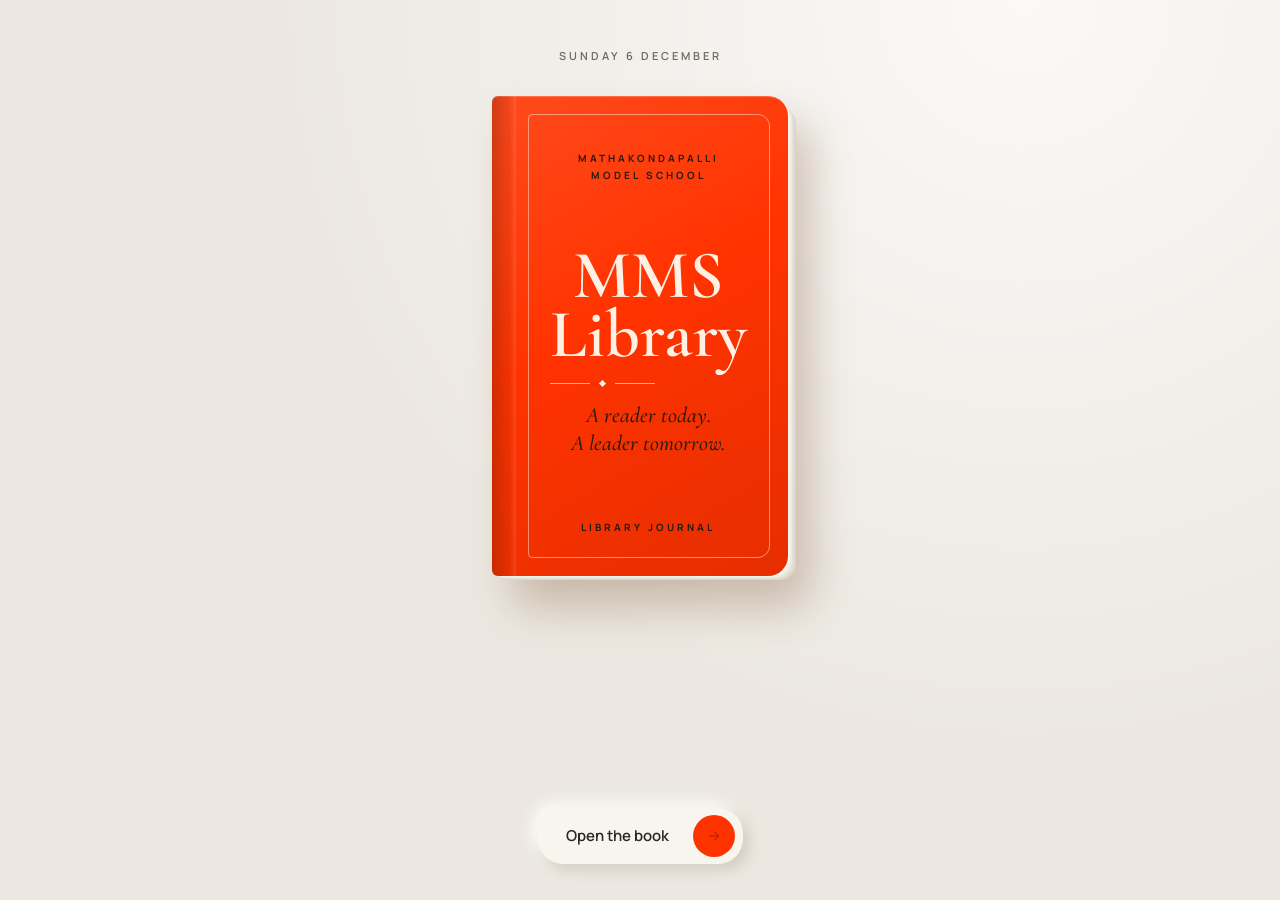
==== APPS_SCRIPT_INDEX_SYNC.html @ 1ff3dc88 "Calm the hero card: soft peach panel instead of bright orange Co-Authored-By: Claude Opus 5.5 (1M co" ====
<!DOCTYPE html>
<html lang="en">
<head>
<meta charset="UTF-8">
<meta name="viewport" content="width=device-width, initial-scale=1.0, maximum-scale=1.0, user-scalable=no">
<title>MMS Library</title>
<meta name="theme-color" content="#ECE8E1">
<meta name="description" content="Library attendance and reading assessment tracking for Mathakondapalli Model School.">
<link rel="manifest" href="./manifest.json">
<link rel="icon" href="./icons/icon-192.png">
<link rel="apple-touch-icon" href="./icons/icon-180.png">
<meta name="apple-mobile-web-app-capable" content="yes">
<meta name="apple-mobile-web-app-status-bar-style" content="default">
<meta name="apple-mobile-web-app-title" content="MMS Library">
<link rel="preconnect" href="https://fonts.googleapis.com">
<link rel="preconnect" href="https://fonts.gstatic.com" crossorigin>
<link href="https://fonts.googleapis.com/css2?family=Cormorant+Garamond:ital,wght@0,500;0,600;1,500&family=Manrope:wght@400;500;600;700&display=swap" rel="stylesheet">
<style>
/* MMS Library — "premium journal" theme
   Warm paper pages, soft raised (neumorphic) surfaces, one orange accent,
   quiet pastels only for status (present/absent) and reading scores. */

:root{
  --bg:#ECE8E1;
  --paper:#F8F5EF;
  --paper-in:#F1EDE5;
  --ink:#2A2622;
  --muted:#6E675E;
  --line:#ECE6DB;
  --orange:#FF3300;
  --orange-ink:#C22700;
  --on-orange:#2A1A12;
  --cream:#FFF0E4;
  --hero:#F3E4D6; --hero-bar:#D9A07F;

  --present:#CDE8C4; --present-ink:#1F3A1C;
  --absent:#F7CFC9;  --absent-ink:#4A1E18;
  --score-1:#F7CFC9; --score-1-ink:#4A1E18;
  --score-2:#FBDCC2; --score-2-ink:#4A2A12;
  --score-3:#F6E6AE; --score-3-ink:#3E3410;
  --score-4:#CDE8C4; --score-4-ink:#1F3A1C;
  --score-5:#C4E2E4; --score-5-ink:#16363A;
  --tint-1:#EED8D4; --tint-2:#D9E2EA; --tint-3:#DCE5D5; --tint-4:#F0E4C8; --tint-5:#E0DAEA;

  --raise:6px 6px 14px rgba(170,158,140,.38),-6px -6px 14px rgba(255,255,255,.9);
  --raise-sm:3px 3px 8px rgba(170,158,140,.38),-3px -3px 8px rgba(255,255,255,.9);
  --inset:inset 3px 3px 7px rgba(170,158,140,.38),inset -3px -3px 7px rgba(255,255,255,.9);
  --inset-sm:inset 2px 2px 5px rgba(170,158,140,.38),inset -2px -2px 5px rgba(255,255,255,.9);
  --orange-lift:3px 5px 12px rgba(150,70,40,.28);

  --font-display:'Cormorant Garamond',Georgia,serif;
  --font-body:'Manrope',system-ui,-apple-system,'Segoe UI',sans-serif;
}

*{box-sizing:border-box}
html,body{margin:0;min-height:100%}
body{
  background:radial-gradient(circle at 80% 0%,rgba(255,255,255,.75),transparent 55%),var(--bg);
  background-attachment:fixed;
  color:var(--ink);font-family:var(--font-body);font-size:15px;line-height:1.45;
  -webkit-font-smoothing:antialiased;font-variant-numeric:lining-nums;-webkit-tap-highlight-color:transparent;
}
button,input,select,textarea{font:inherit;color:inherit}
button{cursor:pointer}
h1,h2,h3{margin:0;font-family:var(--font-display);font-weight:600;line-height:1.05}
p{margin:0}
svg{display:block}

/* ---------------- shell ---------------- */
#app{padding:16px 16px 104px}
#main{max-width:920px;margin:0 auto}

/* The page of the book. Spine shadow and a fine hairline sit on the left,
   stacked page edges on the right, and an orange ribbon marks the page. */
#content{
  position:relative;min-height:calc(100vh - 136px);
  padding:34px 22px 18px 40px;display:flex;flex-direction:column;gap:18px;
  border-radius:6px 24px 24px 6px;
  background:
    linear-gradient(90deg,rgba(120,105,85,.18),rgba(120,105,85,.05) 20px,transparent 20px),
    linear-gradient(90deg,transparent 26px,rgba(120,105,85,.12) 26px,rgba(120,105,85,.12) 27px,transparent 27px),
    var(--paper);
  box-shadow:3px 2px 0 -1px #F2EEE6,6px 4px 0 -2px #EAE5DB,9px 6px 0 -3px #E1DBCF,
    14px 16px 30px rgba(150,138,120,.32),-8px -8px 20px rgba(255,255,255,.85);
}
#content::after{
  content:"";position:absolute;top:-4px;right:36px;width:14px;height:30px;background:var(--orange);
  clip-path:polygon(0 0,100% 0,100% 100%,50% 78%,0 100%);
}
@media(min-width:720px){#content{padding:44px 40px 22px 60px}}

/* ---------------- bottom navigation ---------------- */
#tabbar{
  position:fixed;left:16px;right:16px;bottom:16px;z-index:20;max-width:520px;margin:0 auto;
  height:64px;padding:0 6px;display:flex;border-radius:22px;background:var(--paper);box-shadow:var(--raise);
}
#tabbar .tab{
  flex:1;position:relative;border:0;background:none;display:flex;flex-direction:column;align-items:center;justify-content:center;gap:4px;
  color:var(--muted);font-size:11px;font-weight:600;
}
#tabbar .tab svg{width:20px;height:20px;stroke-width:1.8}
#tabbar .tab.active{color:var(--ink);font-weight:700}
#tabbar .tab.active svg{color:var(--orange-ink)}
#tabbar .tab.active::before{
  content:"";position:absolute;top:0;width:12px;height:14px;background:var(--orange);
  clip-path:polygon(0 0,100% 0,100% 100%,50% 75%,0 100%);
}

/* ---------------- page header ---------------- */
.page-head{display:flex;flex-direction:column;gap:4px}
.page-head-top{display:flex;justify-content:space-between;align-items:center;gap:12px;padding-right:44px}
.chapter{font-size:11px;font-weight:700;letter-spacing:2.5px;color:var(--orange-ink);text-transform:uppercase}
.page-meta{font-size:12px;font-weight:500;color:var(--muted)}
.page-title-row{display:flex;justify-content:space-between;align-items:flex-end;gap:12px;flex-wrap:wrap}
.page-head h1{font-size:42px}
.page-head .sub{font-size:13px;color:var(--muted);margin-top:2px}
.rule{margin-top:8px;height:1px;background:linear-gradient(90deg,rgba(42,38,34,.22),rgba(42,38,34,0))}
.page-num{margin-top:auto;padding-top:6px;text-align:center;font-family:var(--font-display);font-style:italic;font-size:14px;color:var(--muted)}
.link-back{align-self:flex-start;border:0;background:none;padding:0;font-size:13px;font-weight:600;color:var(--muted)}
.link-back:hover{color:var(--orange-ink)}
.section-title{font-family:var(--font-display);font-style:italic;font-size:20px;font-weight:500}

/* ---------------- soft hero (folder-tab shape) ---------------- */
.hero-tab{margin-left:-8px;display:flex;flex-direction:column;filter:drop-shadow(4px 6px 10px rgba(150,120,95,.16))}
.hero-tab-top{display:flex;align-items:flex-end}
.hero-tab-top span{min-width:178px;height:38px;padding:0 22px;display:flex;align-items:center;background:var(--hero);border-radius:26px 12px 0 0;
  font-size:10px;font-weight:700;letter-spacing:2px;color:var(--orange-ink);text-transform:uppercase;white-space:nowrap}
.hero-tab-top i{width:26px;height:26px;background:radial-gradient(circle at 100% 0,transparent 25.5px,var(--hero) 26px)}
.hero-tab-body{background:var(--hero);border-radius:0 26px 26px 26px;padding:2px 18px 18px 22px;display:flex;justify-content:space-between;align-items:flex-end;gap:12px;flex-wrap:wrap;color:var(--on-orange)}
.hero-tab.with-float .hero-tab-body{padding-bottom:44px}
.big-num{display:flex;align-items:baseline;gap:10px;font-family:var(--font-display);color:var(--ink)}
.big-num strong{font-size:72px;font-weight:600;line-height:.95}
.big-num span{font-size:26px;font-weight:500}
.hero-name{font-family:var(--font-display);font-size:36px;font-weight:600;color:var(--ink);line-height:1}
.hero-stack{display:flex;flex-direction:column;gap:10px}
.hero-side{display:flex;flex-direction:column;align-items:center}
.hero-side strong{font-family:var(--font-display);font-size:52px;font-weight:600;color:var(--ink);line-height:.95}
.hero-side span{font-size:10px;font-weight:700;letter-spacing:1.5px}
.float-action{display:flex;justify-content:flex-end;margin-top:-58px;position:relative}

/* ---------------- surfaces ---------------- */
.ledger{border-radius:20px;background:var(--paper);box-shadow:var(--raise);padding:2px 12px}
.ledger-row{display:flex;align-items:center;gap:12px;min-height:60px;padding:8px 0;border-bottom:1px solid var(--line)}
.ledger-row:last-child{border-bottom:0}
.ledger-row.clickable{cursor:pointer}
.row-main{flex:1;min-width:0;display:flex;flex-direction:column}
.row-main strong{font-size:14px;font-weight:600;overflow:hidden;text-overflow:ellipsis;white-space:nowrap}
.row-main span{font-size:12px;color:var(--muted);overflow:hidden;text-overflow:ellipsis;white-space:nowrap}
.row-actions{display:flex;gap:8px;align-items:center}
.stat-strip{display:grid;grid-template-columns:repeat(3,minmax(0,1fr));padding:14px 0;border-radius:20px;background:var(--paper);box-shadow:var(--raise)}
.stat-strip>div{display:flex;flex-direction:column;align-items:center;text-align:center;padding:0 6px}
.stat-strip>div+div{border-left:1px solid #E6E0D5}
.stat-strip strong,.stat-grid strong{font-family:var(--font-display);font-size:30px;font-weight:600;line-height:1}
.stat-strip span{font-size:11px;font-weight:500;color:var(--muted)}
.stat-grid{display:grid;grid-template-columns:repeat(2,minmax(0,1fr));border-radius:20px;background:var(--paper);box-shadow:var(--raise)}
.stat-grid>div{padding:14px 16px;display:flex;flex-direction:column;gap:2px;border-bottom:1px solid var(--line)}
.stat-grid>div:nth-child(odd){border-right:1px solid var(--line)}
.stat-grid>div:nth-last-child(-n+2){border-bottom:0}
.stat-grid span{display:flex;align-items:center;gap:6px;font-size:11px;font-weight:600;color:var(--muted)}
.stat-grid span i{width:8px;height:8px;border-radius:4px}
.stat-grid strong{font-size:36px}
.card{border-radius:20px;background:var(--paper);box-shadow:var(--raise);padding:16px}
.split{display:grid;gap:18px}
@media(min-width:720px){.split{grid-template-columns:1fr 1fr}}

/* ---------------- avatars, chips, time blocks ---------------- */
.avatar{width:40px;height:40px;flex:none;border-radius:20px;display:flex;align-items:center;justify-content:center;
  font-family:var(--font-display);font-size:17px;font-weight:600;background:var(--tint-1)}
.avatar.large{width:64px;height:64px;border-radius:32px;font-size:26px}
.t1{background:var(--tint-1)}.t2{background:var(--tint-2)}.t3{background:var(--tint-3)}.t4{background:var(--tint-4)}.t5{background:var(--tint-5)}
.time-block{width:58px;height:46px;flex:none;border-radius:12px;display:flex;flex-direction:column;align-items:center;justify-content:center}
.time-block strong{font-size:13px;font-weight:700}
.time-block span{font-size:10px;font-weight:500}
.chip{display:inline-flex;align-items:center;height:26px;padding:0 12px;border-radius:13px;font-size:11px;font-weight:600;white-space:nowrap;background:var(--paper-in);color:var(--ink)}
.chip.present{background:var(--present);color:var(--present-ink)}
.chip.absent{background:var(--absent);color:var(--absent-ink)}
.chip.sand{background:var(--tint-4)}
.chip.lilac{background:var(--tint-5)}
.chips{display:flex;gap:8px;flex-wrap:wrap}
.tag{font-size:10px;font-weight:700;letter-spacing:1.5px;color:var(--muted);text-transform:uppercase}
.tag.now{color:var(--orange-ink)}

/* ---------------- buttons ---------------- */
.btn{height:50px;padding:0 22px;border:0;border-radius:25px;display:inline-flex;align-items:center;justify-content:center;gap:10px;
  background:var(--orange);color:var(--on-orange);font-size:15px;font-weight:700;
  box-shadow:6px 8px 18px rgba(150,70,40,.28),inset 0 1px 0 rgba(255,255,255,.22)}
.btn svg{width:16px;height:16px}
.btn.block{width:100%}
.btn.soft{background:var(--paper);color:var(--ink);box-shadow:var(--raise-sm);font-weight:600}
.btn.soft svg{color:var(--orange-ink)}
.btn.small{height:40px;padding:0 16px;font-size:13px;border-radius:20px}
.btn.tiny{height:34px;padding:0 14px;font-size:12px;border-radius:17px}
.btn:disabled{opacity:.6;cursor:default}
.on-orange .btn.soft{box-shadow:3px 5px 12px rgba(120,55,30,.25)}
.float-action .btn.soft{box-shadow:6px 8px 16px rgba(150,138,120,.35),-4px -4px 10px rgba(255,255,255,.85);padding-right:8px}
.float-action .btn.soft .knob{width:34px;height:34px;border-radius:17px;background:var(--paper-in);box-shadow:var(--inset-sm);display:flex;align-items:center;justify-content:center}
.icon-btn{width:40px;height:40px;flex:none;border:0;border-radius:20px;background:var(--paper);box-shadow:var(--raise-sm);display:flex;align-items:center;justify-content:center;color:var(--ink)}
.icon-btn svg{width:14px;height:14px}
.pill-btn{min-width:36px;height:36px;padding:0 12px;border:0;border-radius:18px;background:var(--paper);box-shadow:var(--raise-sm);font-size:13px;font-weight:700;color:var(--ink)}
.pill-btn.on{background:var(--orange);color:var(--on-orange);box-shadow:var(--orange-lift)}
.actions-row{display:flex;gap:10px;flex-wrap:wrap}
.actions-row .btn{flex:1}

/* ---------------- forms ---------------- */
.field{display:flex;flex-direction:column;gap:6px;min-width:0}
.field label{font-size:10px;font-weight:700;letter-spacing:1.5px;color:var(--muted);text-transform:uppercase}
.field input,.field select,.field textarea,.searchbox{
  width:100%;height:46px;padding:0 16px;border:0;border-radius:23px;background:var(--paper-in);box-shadow:var(--inset);outline:none;font-size:14px;
}
.field select{appearance:none;-webkit-appearance:none;padding-right:36px;
  background-image:url("data:image/svg+xml,%3Csvg xmlns='http://www.w3.org/2000/svg' width='12' height='12' viewBox='0 0 24 24' fill='none' stroke='%236E675E' stroke-width='2.5' stroke-linecap='round'%3E%3Cpath d='M6 9l6 6 6-6'/%3E%3C/svg%3E");
  background-repeat:no-repeat;background-position:right 16px center}
.field input[type=date],.field input[type=month]{padding:0 12px;font-size:13px}
.field textarea{height:auto;min-height:84px;padding:12px 16px;border-radius:18px;resize:vertical;font-family:var(--font-display);font-style:italic;font-size:17px}
.field input:focus,.field select:focus,.field textarea:focus,.searchbox:focus-within{box-shadow:var(--inset),0 0 0 2px rgba(255,51,0,.35)}
.field input[readonly]{color:var(--muted)}
.searchbox{display:flex;align-items:center;gap:10px}
.searchbox svg{width:16px;height:16px;color:var(--muted);flex:none}
.searchbox input{flex:1;min-width:0;border:0;background:none;outline:none;font-size:14px}
.form-grid{display:grid;grid-template-columns:repeat(2,minmax(0,1fr));gap:12px}
.form-grid .wide{grid-column:1/-1}
.filter-grid{display:grid;grid-template-columns:repeat(2,minmax(0,1fr));gap:12px;align-items:end}
@media(min-width:720px){.filter-grid.four{grid-template-columns:repeat(4,minmax(0,1fr))}}
.form-actions{display:flex;gap:10px;justify-content:flex-end;flex-wrap:wrap;margin-top:6px}
.note{font-size:13px;color:var(--muted)}

/* ---------------- week pills ---------------- */
.week-pills{display:flex;justify-content:space-between;gap:6px}
.week-pills button{flex:1;max-width:56px;height:62px;border:0;border-radius:22px;background:var(--paper);box-shadow:var(--raise-sm);
  display:flex;flex-direction:column;align-items:center;justify-content:center;gap:2px;color:var(--ink)}
.week-pills button span{font-size:10px;font-weight:700;letter-spacing:1px;text-transform:uppercase}
.week-pills button strong{font-family:var(--font-display);font-size:22px;font-weight:600;line-height:1}
.week-pills button.on{background:var(--orange);color:var(--on-orange);box-shadow:var(--orange-lift)}

/* ---------------- attendance ---------------- */
.mark{width:38px;height:38px;flex:none;border:0;border-radius:19px;font-size:12px;font-weight:700;background:var(--paper-in);color:var(--muted);box-shadow:var(--inset-sm)}
.mark.present.on{background:var(--present);color:var(--present-ink);box-shadow:2px 3px 8px rgba(100,150,95,.35)}
.mark.absent.on{background:var(--absent);color:var(--absent-ink);box-shadow:2px 3px 8px rgba(190,110,100,.35)}

/* ---------------- reading scores ---------------- */
.rubric-row{display:flex;align-items:center;justify-content:space-between;gap:10px;min-height:48px;border-bottom:1px solid var(--line)}
.rubric-row:last-child{border-bottom:0}
.rubric-row>span{flex:1;min-width:0;font-size:13px;font-weight:600;overflow:hidden;text-overflow:ellipsis}
.dots{display:flex;gap:4px;flex:none}
.dots button{width:28px;height:28px;border:0;border-radius:14px;font-size:11px;font-weight:700;background:var(--paper-in);color:var(--muted);box-shadow:var(--inset-sm)}
.dots button.on{box-shadow:2px 3px 6px rgba(150,140,120,.3)}
.s1 .on,.dot.s1{background:var(--score-1);color:var(--score-1-ink)}
.s2 .on,.dot.s2{background:var(--score-2);color:var(--score-2-ink)}
.s3 .on,.dot.s3{background:var(--score-3);color:var(--score-3-ink)}
.s4 .on,.dot.s4{background:var(--score-4);color:var(--score-4-ink)}
.s5 .on,.dot.s5{background:var(--score-5);color:var(--score-5-ink)}
.scale{display:flex;flex-wrap:wrap;gap:6px}
.scale .chip{height:24px;padding:0 10px}
.mini-scores{display:grid;grid-template-columns:repeat(3,minmax(0,1fr));gap:8px 12px;margin-top:8px}
.mini-scores div{display:flex;align-items:center;justify-content:space-between;gap:6px;font-size:12px;color:var(--muted)}
.mini-scores .dot{min-width:26px;height:22px;padding:0 6px;border-radius:11px;display:inline-flex;align-items:center;justify-content:center;font-size:11px;font-weight:700}

/* ---------------- reports ---------------- */
.bars{display:flex;justify-content:space-between;align-items:flex-end;gap:6px;width:100%;min-width:0;min-height:150px;padding-top:8px;overflow-x:auto;scrollbar-width:none}
.bars::-webkit-scrollbar{display:none}
.bar{flex:1 0 30px;min-width:30px;max-width:44px;display:flex;flex-direction:column;align-items:center;gap:6px}
.bar b{font-family:var(--font-display);font-size:15px;font-weight:600;color:var(--ink)}
.bar i{width:18px;border-radius:11px;background:var(--hero-bar);box-shadow:inset 0 -2px 0 rgba(0,0,0,.06)}
.bar span{font-size:10px;font-weight:700;color:var(--on-orange);max-width:100%;overflow:hidden;text-overflow:ellipsis;white-space:nowrap}

/* ---------------- cover ---------------- */
#cover{
  position:fixed;inset:0;z-index:50;overflow:auto;
  background:radial-gradient(circle at 80% 0%,rgba(255,255,255,.75),transparent 55%),var(--bg);
  display:flex;flex-direction:column;align-items:center;gap:32px;padding:48px 24px 36px;
  transition:opacity .45s ease,transform .45s ease;
}
#cover[hidden]{display:none}
#cover.leaving{opacity:0;transform:scale(1.03)}
.cover-date{font-size:11px;font-weight:600;letter-spacing:3px;color:var(--muted);text-transform:uppercase}
.cover-book{
  position:relative;width:296px;max-width:100%;min-height:480px;flex:none;border-radius:6px 20px 20px 6px;
  background:linear-gradient(150deg,#FF4A1C 0%,#FF3300 45%,#E62E00 100%);
  box-shadow:3px 2px 0 -1px #F8F5EF,6px 4px 0 -2px #EFEBE3,9px 6px 0 -3px #E5E0D6,12px 8px 0 -4px #DCD6CA,22px 30px 44px rgba(120,70,40,.3),inset 0 1px 0 rgba(255,255,255,.22);
  display:flex;flex-direction:column;align-items:center;justify-content:space-between;padding:54px 30px 40px 46px;text-align:center;color:var(--on-orange);
}
.cover-book::before{content:"";position:absolute;left:0;top:0;bottom:0;width:24px;border-radius:6px 0 0 6px;background:linear-gradient(90deg,rgba(70,25,8,.26),rgba(70,25,8,.06) 75%,rgba(255,255,255,.1))}
.cover-book::after{content:"";position:absolute;left:36px;top:18px;right:18px;bottom:18px;border:1px solid rgba(255,238,224,.5);border-radius:4px 12px 12px 4px;pointer-events:none}
.cover-book>*{position:relative}
.cover-school,.cover-foot{font-size:10px;font-weight:700;letter-spacing:3px;line-height:1.7}
.cover-title{font-family:var(--font-display);font-size:68px;font-weight:600;color:var(--cream);line-height:.88}
.cover-orn{display:flex;align-items:center;gap:10px;margin:16px 0}
.cover-orn i{width:40px;border-top:1px solid rgba(255,240,228,.65)}
.cover-orn b{width:5px;height:5px;transform:rotate(45deg);background:var(--cream)}
.cover-tag{font-family:var(--font-display);font-style:italic;font-size:22px;font-weight:500;line-height:1.25}
#cover .btn.soft{height:56px;padding:0 8px 0 28px;font-size:15px;gap:24px;margin-top:auto;box-shadow:var(--raise)}
#cover .btn.soft .knob{width:42px;height:42px;border-radius:21px;background:var(--orange);display:flex;align-items:center;justify-content:center;color:var(--on-orange)}

/* ---------------- feedback ---------------- */
#toast{position:fixed;left:50%;bottom:96px;transform:translateX(-50%) translateY(10px);z-index:60;opacity:0;pointer-events:none;
  max-width:calc(100% - 32px);padding:12px 18px;border-radius:18px;background:var(--paper);box-shadow:var(--raise);font-size:13px;font-weight:600;transition:all .25s}
#toast.show{opacity:1;transform:translateX(-50%) translateY(0)}
.loading,.empty{text-align:center;color:var(--muted);padding:2.4rem 1rem;font-size:13px}
.empty{font-family:var(--font-display);font-style:italic;font-size:17px}
.spinner{width:22px;height:22px;border-radius:50%;border:3px solid rgba(42,38,34,.08);border-top-color:var(--orange);margin:0 auto .75rem;animation:spin .7s linear infinite}
@keyframes spin{to{transform:rotate(360deg)}}
.setup-banner{border-radius:18px;padding:16px;background:var(--paper-in);box-shadow:var(--inset);font-size:13px;line-height:1.5}
.setup-banner code{background:var(--paper);padding:1px 6px;border-radius:6px}
.connection-error{display:flex;flex-direction:column;gap:10px}
.connection-error p{font-size:13px;color:var(--muted)}

@media(prefers-reduced-motion:reduce){*{transition:none!important;animation:none!important}}

/* ---------------- small layout helpers ---------------- */
[hidden]{display:none!important}
.stack{display:flex;flex-direction:column;gap:18px}
.ledger-row.column{flex-direction:column;align-items:stretch;gap:6px}
.row-top{display:flex;justify-content:space-between;align-items:center;gap:10px}
.row-chips{display:flex;flex-direction:column;align-items:flex-end;gap:4px}
.quote{font-family:var(--font-display);font-style:italic;font-size:16px;color:var(--muted)}
.month-field{width:170px}
.on-orange .empty{color:var(--on-orange);padding:1rem;width:100%}
@media(min-width:720px){.mini-scores{grid-template-columns:repeat(3,minmax(0,1fr))}}
@media(max-width:719px){.mini-scores{grid-template-columns:repeat(2,minmax(0,1fr))}}
.hero-actions{display:flex;gap:8px}
</style>
</head>
<body>

<div id="cover" hidden>
  <span class="cover-date" id="coverDate"></span>
  <div class="cover-book">
    <span class="cover-school">MATHAKONDAPALLI<br>MODEL SCHOOL</span>
    <div>
      <div class="cover-title">MMS<br>Library</div>
      <div class="cover-orn" aria-hidden="true"><i></i><b></b><i></i></div>
      <div class="cover-tag">A reader today.<br>A leader tomorrow.</div>
    </div>
    <span class="cover-foot">LIBRARY JOURNAL</span>
  </div>
  <button class="btn soft" id="openBook">Open the book <span class="knob"><svg viewBox="0 0 24 24" fill="none" stroke="currentColor" stroke-width="2.2" stroke-linecap="round" stroke-linejoin="round" aria-hidden="true"><path d="M5 12h14M13 6l6 6-6 6"/></svg></span></button>
</div>

<div id="app"><main id="main">
  <div id="content"><div class="loading"><div class="spinner"></div>Loading…</div></div>
</main></div>

<nav id="tabbar">
  <button class="tab" data-route="dashboard"><svg viewBox="0 0 24 24" fill="none" stroke="currentColor" stroke-linecap="round" stroke-linejoin="round" aria-hidden="true"><path d="M3 11l9-8 9 8M5 10v10h14V10"/></svg>Home</button>
  <button class="tab" data-route="timetable"><svg viewBox="0 0 24 24" fill="none" stroke="currentColor" stroke-linecap="round" stroke-linejoin="round" aria-hidden="true"><rect x="3" y="4" width="18" height="17" rx="3"/><path d="M3 9h18M8 2v4M16 2v4"/></svg>Timetable</button>
  <button class="tab" data-route="students"><svg viewBox="0 0 24 24" fill="none" stroke="currentColor" stroke-linecap="round" stroke-linejoin="round" aria-hidden="true"><circle cx="9" cy="8" r="3"/><path d="M2.5 20c0-3.6 2.9-6 6.5-6s6.5 2.4 6.5 6M16 9a3 3 0 1 1 0 6M16 15c3 .4 5 2.2 5.5 5"/></svg>Students</button>
  <button class="tab" data-route="attendance"><svg viewBox="0 0 24 24" fill="none" stroke="currentColor" stroke-linecap="round" stroke-linejoin="round" aria-hidden="true"><path d="M9 12l2 2 4-4"/><rect x="3" y="4" width="18" height="17" rx="3"/></svg>Attendance</button>
  <button class="tab" data-route="reports"><svg viewBox="0 0 24 24" fill="none" stroke="currentColor" stroke-linecap="round" stroke-linejoin="round" aria-hidden="true"><path d="M4 19V9M12 19V5M20 19v-7M3 19h18"/></svg>Reports</button>
</nav>

<div id="toast" role="status" aria-live="polite"></div>

<script>
// Paste your deployed Apps Script Web App URL below (ends in /exec).
// Deploy > New deployment > Web app, then copy the URL it gives you.
const API_URL = "https://script.google.com/macros/s/AKfycbyefUrMjn2-Wey23T7Fof0XQ_4g2GBsogSh37AyetEo8Rcc4h-uzK9wV6JKGXGPGv8X/exec";
</script>
<script>
/* MMS Library — app shell, router, and views */

const RUBRIC_KEYS = ['fluency','accuracy','vocabulary','comprehension','expression','confidence'];
const RUBRIC_LABELS = {
  fluency:'Fluency', accuracy:'Accuracy', vocabulary:'Vocabulary',
  comprehension:'Comprehension', expression:'Expression', confidence:'Confidence'
};
const GRADES = ['1','2','3','4','5','6','7','8','9','10','11','12'];

const state = {
  route: 'dashboard',
  params: {},
};

/* ---------------- API client ---------------- */
/*
 * MMS Library supports two runtimes:
 * 1) GitHub/PWA: cross-origin JSONP + form POST to the deployed Apps Script API.
 * 2) Apps Script HtmlService: use google.script.run directly. This avoids
 *    the HtmlService sandbox/CSP blocking the JSONP <script> request.
 */
function appsScriptRuntime() {
  return typeof google !== 'undefined' &&
    google.script &&
    google.script.run;
}

function apiConfigured() {
  if (appsScriptRuntime()) return true;
  return typeof API_URL === 'string' && API_URL && !API_URL.includes('PASTE_YOUR');
}

function sleep(ms) {
  return new Promise(resolve => setTimeout(resolve, ms));
}

const API_TIMEOUT_MS = 20000;
const API_RETRIES = 1;
const pendingGets = new Map();
const sectionCache = new Map();
const SECTION_CACHE_MS = 5 * 60 * 1000;

// Apps Script cold starts and large sheets regularly take longer than 12s.
const APPS_SCRIPT_RUN_TIMEOUT_MS = 45000;

function appsScriptGet(action, params) {
  return new Promise((resolve, reject) => {
    let settled = false;
    const timer = setTimeout(() => {
      if (settled) return;
      settled = true;
      reject(new Error('Apps Script request timed out while loading ' + action + '.'));
    }, APPS_SCRIPT_RUN_TIMEOUT_MS);

    try {
      google.script.run
        .withSuccessHandler(data => {
          if (settled) return;
          settled = true;
          clearTimeout(timer);
          resolve(data);
        })
        .withFailureHandler(err => {
          if (settled) return;
          settled = true;
          clearTimeout(timer);
          reject(new Error(String(err && err.message || err || 'Apps Script request failed')));
        })
        .libraryApiGet(action, params || {});
    } catch (err) {
      if (settled) return;
      settled = true;
      clearTimeout(timer);
      reject(err);
    }
  });
}

function appsScriptPost(action, payload) {
  return new Promise((resolve, reject) => {
    let settled = false;
    const timer = setTimeout(() => {
      if (settled) return;
      settled = true;
      reject(new Error('Apps Script request timed out while saving ' + action + '.'));
    }, APPS_SCRIPT_RUN_TIMEOUT_MS);

    try {
      google.script.run
        .withSuccessHandler(data => {
          if (settled) return;
          settled = true;
          clearTimeout(timer);
          resolve(data);
        })
        .withFailureHandler(err => {
          if (settled) return;
          settled = true;
          clearTimeout(timer);
          reject(new Error(String(err && err.message || err || 'Apps Script request failed')));
        })
        .libraryApiPost(action, payload || {});
    } catch (err) {
      if (settled) return;
      settled = true;
      clearTimeout(timer);
      reject(err);
    }
  });
}

function jsonpRequest(params, attempt = 0) {
  return new Promise((resolve, reject) => {
    const cb = '__mmsPwaCb_' + Date.now() + '_' + Math.random().toString(36).slice(2);
    const script = document.createElement('script');
    let settled = false;

    const timeout = setTimeout(() => {
      cleanup();
      reject(new Error('Request timed out'));
    }, API_TIMEOUT_MS);

    function cleanup() {
      clearTimeout(timeout);
      try { delete window[cb]; } catch (err) {}
      try { script.remove(); } catch (err) {}
    }

    window[cb] = (json) => {
      if (settled) return;
      settled = true;
      cleanup();

      if (!json || !json.ok) {
        reject(new Error((json && json.error) || 'Request failed'));
        return;
      }

      resolve(json.data);
    };

    script.onerror = () => {
      if (settled) return;
      settled = true;
      cleanup();
      reject(new Error('Failed to reach library server'));
    };

    const query = new URLSearchParams({
      ...params,
      callback: cb,
      _t: Date.now().toString()
    });

    script.async = true;
    script.referrerPolicy = 'strict-origin-when-cross-origin';
    script.src = API_URL + '?' + query.toString();
    document.head.appendChild(script);
  });
}

/*
 * Mobile/PWA fallback.
 * Apps Script ContentService responses are redirected to a Google-hosted
 * URL. Some mobile standalone browsers are stricter about executing the
 * redirected JSONP response as a cross-origin script. The backend can
 * therefore return a tiny HTML bridge that posts the data to this window.
 */
function messageBridgeRequest(params) {
  return new Promise((resolve, reject) => {
    const frame = document.createElement('iframe');
    const token = '__mmsBridge_' + Date.now() + '_' + Math.random().toString(36).slice(2);
    let settled = false;

    const timeout = setTimeout(() => {
      cleanup();
      reject(new Error('Failed to reach library server'));
    }, API_TIMEOUT_MS);

    function cleanup() {
      clearTimeout(timeout);
      window.removeEventListener('message', onMessage);
      try { frame.remove(); } catch (err) {}
    }

    function onMessage(event) {
      const data = event && event.data;
      if (!data || data.source !== 'mms-library-api' || data.token !== token) return;

      settled = true;
      cleanup();

      if (!data.ok) {
        reject(new Error(data.error || 'Request failed'));
        return;
      }

      resolve(data.data);
    }

    window.addEventListener('message', onMessage);

    const query = new URLSearchParams({
      ...params,
      transport: 'message',
      token,
      origin: location.origin,
      _t: Date.now().toString()
    });

    frame.title = 'MMS Library API';
    frame.setAttribute('aria-hidden', 'true');
    frame.style.position = 'fixed';
    frame.style.width = '1px';
    frame.style.height = '1px';
    frame.style.opacity = '0';
    frame.style.pointerEvents = 'none';
    frame.style.border = '0';
    frame.referrerPolicy = 'strict-origin-when-cross-origin';
    frame.src = API_URL + '?' + query.toString();
    document.body.appendChild(frame);
  });
}

async function apiGetWithPwaFallback(params) {
  try {
    return await jsonpRequest(params);
  } catch (jsonpError) {
    try {
      return await messageBridgeRequest(params);
    } catch (bridgeError) {
      // Surface the bridge error because it is the second transport's actual
      // failure and is more useful than the original JSONP error.
      throw bridgeError;
    }
  }
}

async function apiGet(action, params) {
  if (!apiConfigured()) throw new Error('CONFIG_MISSING');

  if (appsScriptRuntime()) {
    const requestParams = { ...(params || {}) };
    const key = 'apps-script:' + action + ':' + JSON.stringify(requestParams);

    if (pendingGets.has(key)) return pendingGets.get(key);

    if (action === 'sections' && requestParams.grade) {
      const cached = sectionCache.get(String(requestParams.grade));
      if (cached && Date.now() - cached.time < SECTION_CACHE_MS) {
        return cached.data;
      }
    }

    const request = (async () => {
      const data = await appsScriptGet(action, requestParams);
      if (action === 'sections' && requestParams.grade) {
        sectionCache.set(String(requestParams.grade), {
          time: Date.now(),
          data
        });
      }
      return data;
    })();

    pendingGets.set(key, request);
    try {
      return await request;
    } finally {
      pendingGets.delete(key);
    }
  }

  const requestParams = { api: '1', action, ...(params || {}) };
  const key = JSON.stringify(requestParams);

  if (pendingGets.has(key)) return pendingGets.get(key);

  if (action === 'sections' && requestParams.grade) {
    const cached = sectionCache.get(String(requestParams.grade));
    if (cached && Date.now() - cached.time < SECTION_CACHE_MS) {
      return cached.data;
    }
  }

  const request = (async () => {
    let lastError;

    for (let attempt = 0; attempt <= API_RETRIES; attempt++) {
      try {
        const data = await apiGetWithPwaFallback(requestParams);

        if (action === 'sections' && requestParams.grade) {
          sectionCache.set(String(requestParams.grade), {
            time: Date.now(),
            data
          });
        }

        return data;
      } catch (err) {
        lastError = err;
        if (attempt < API_RETRIES) {
          await sleep(600 + attempt * 900);
        }
      }
    }

    throw lastError || new Error('Unable to load library data');
  })();

  pendingGets.set(key, request);

  try {
    return await request;
  } finally {
    pendingGets.delete(key);
  }
}

async function apiPost(action, payload) {
  if (!apiConfigured()) throw new Error('CONFIG_MISSING');

  if (appsScriptRuntime()) {
    return appsScriptPost(action, payload || {});
  }

  return new Promise((resolve, reject) => {
    const iframeName =
      'api_post_' +
      Date.now() +
      '_' +
      Math.random().toString(36).slice(2);

    const iframe = document.createElement('iframe');
    iframe.name = iframeName;
    iframe.style.display = 'none';
    document.body.appendChild(iframe);

    const form = document.createElement('form');
    form.method = 'POST';
    form.action = API_URL;
    form.target = iframeName;
    form.style.display = 'none';

    const payloadInput = document.createElement('input');
    payloadInput.type = 'hidden';
    payloadInput.name = 'payload';
    payloadInput.value = JSON.stringify({
      action: action,
      payload: payload || {}
    });

    form.appendChild(payloadInput);
    document.body.appendChild(form);

    let completed = false;

    function cleanup() {
      setTimeout(() => {
        try { form.remove(); } catch (err) {}
        try { iframe.remove(); } catch (err) {}
      }, 500);
    }

    function finish() {
      if (completed) return;
      completed = true;
      cleanup();
      resolve({ ok: true });
    }

    iframe.onload = finish;

    iframe.onerror = () => {
      if (completed) return;
      completed = true;
      cleanup();
      reject(new Error('Unable to send request to the library server.'));
    };

    try {
      form.submit();
      setTimeout(() => {
        if (!completed) finish();
      }, 3000);
    } catch (err) {
      if (!completed) {
        completed = true;
        cleanup();
        reject(err);
      }
    }
  });
}

/* ---------------- helpers ---------------- */
function todayStr() {
  const d = new Date();
  return d.getFullYear() + '-' + String(d.getMonth()+1).padStart(2,'0') + '-' + String(d.getDate()).padStart(2,'0');
}
function niceDate(dateStr) {
  const d = new Date(dateStr + 'T12:00:00');
  return d.toLocaleDateString('en-IN', { weekday:'short', day:'numeric', month:'short', year:'numeric' });
}
function esc(s) {
  return String(s == null ? '' : s).replace(/[&<>"']/g, c => ({'&':'&amp;','<':'&lt;','>':'&gt;','"':'&quot;',"'":'&#39;'}[c]));
}
function toast(msg) {
  const t = document.getElementById('toast');
  t.textContent = msg;
  t.classList.add('show');
  clearTimeout(toast._t);
  toast._t = setTimeout(() => t.classList.remove('show'), 2600);
}
function setLoading(el) { el.innerHTML = '<div class="loading"><div class="spinner"></div>Loading…</div>'; }
function setupBanner() {
  return `<div class="setup-banner">This app isn't connected to your library data yet. Open <code>config.js</code> and paste your deployed Apps Script Web App URL into <code>API_URL</code>, then reload.</div>`;
}

/* ---------------- router ---------------- */
const routes = ['dashboard','timetable','students','attendance','reports','profile','assess','add-student','edit-student','move-student'];

function navigate(route, params) {
  state.route = route;
  state.params = params || {};
  const hash = '#/' + route + (params && params.id ? '/' + encodeURIComponent(params.id) : '');
  // Changing the hash fires hashchange, which would render a second time and
  // drop params such as grade/section. Remember the hash we set so that the
  // listener can ignore it.
  if (location.hash !== hash) {
    state.ignoreHash = hash;
    location.hash = hash;
  }
  window.scrollTo(0, 0);
  render();
}

window.addEventListener('hashchange', () => {
  if (state.ignoreHash && location.hash === state.ignoreHash) {
    state.ignoreHash = null;
    return;
  }
  state.ignoreHash = null;
  const parts = location.hash.replace('#/','').split('/');
  state.route = parts[0] || 'dashboard';
  state.params = parts[1] ? { id: decodeURIComponent(parts[1]) } : {};
  render();
});

document.querySelectorAll('[data-route]').forEach(el => {
  el.addEventListener('click', () => navigate(el.dataset.route));
});

function syncNavActive() {
  document.querySelectorAll('[data-route]').forEach(el => {
    el.classList.toggle('active', el.dataset.route === state.route);
    el.classList.toggle('on', el.dataset.route === state.route);
  });
}

/* ---------------- render dispatch ---------------- */
async function render() {
  syncNavActive();
  const content = document.getElementById('content');
  content.dataset.route = state.route;
  if (!apiConfigured() && state.route !== 'dashboard') {
    content.innerHTML = setupBanner();
    return;
  }
  setLoading(content);
  try {
    if (state.route === 'dashboard') await viewDashboard(content);
    else if (state.route === 'timetable') await viewTimetable(content);
    else if (state.route === 'students') await viewStudents(content);
    else if (state.route === 'add-student') await viewStudentForm(content, 'add');
    else if (state.route === 'edit-student') await viewStudentForm(content, 'edit', state.params.id);
    else if (state.route === 'move-student') await viewMoveStudent(content, state.params.id);
    else if (state.route === 'profile') await viewProfile(content, state.params.id);
    else if (state.route === 'attendance') await viewAttendance(content);
    else if (state.route === 'assess') await viewAssess(content);
    else if (state.route === 'reports') await viewReports(content);
    else content.innerHTML = '<div class="empty">Not found.</div>';
  } catch (err) {
    if (String(err.message) === 'CONFIG_MISSING') {
      content.innerHTML = setupBanner();
    } else {
      const msg = String(err && err.message || err || 'Unknown error');
      content.innerHTML = `
        ${pageHead('Library connection', 'We couldn\'t load this page', '')}
        <div class="connection-error">
          <p>${esc(msg)}</p>
          <div class="actions-row">
            <button class="btn small" onclick="render()">Try again</button>
            <button class="btn soft small" onclick="navigate('dashboard')">Back to home</button>
          </div>
        </div>`;
    }
  }
}

function iconSvg(name) {
  const paths = {
    users: '<circle cx="9" cy="8" r="3"/><path d="M2.5 20c0-3.6 2.9-6 6.5-6s6.5 2.4 6.5 6"/><path d="M16 8.5a3 3 0 0 1 0 5.9M16 14.5c3.1.4 5.2 2.3 5.5 5.5"/>',
    book: '<path d="M4 5.5A2.5 2.5 0 0 1 6.5 3H20v16H6.5A2.5 2.5 0 0 0 4 21z"/><path d="M4 5.5v15M8 7h8M8 11h7"/>',
    calendar: '<rect x="3" y="4" width="18" height="17" rx="3"/><path d="M3 9h18M8 3v4M16 3v4M8 13h3M13 13h3M8 17h3"/>',
    document: '<path d="M6 3h9l4 4v14H6z"/><path d="M15 3v5h4M9 12h6M9 16h6"/>',
    chart: '<path d="M4 19V9M12 19V5M20 19v-7"/><path d="M3 19h18"/>',
    check: '<path d="M9 12l2 2 4-4"/><rect x="3" y="4" width="18" height="17" rx="3"/>',
    activity: '<path d="M3 12h4l2-5 4 10 2-5h6"/><circle cx="5" cy="12" r="1"/><circle cx="19" cy="12" r="1"/>',
    sun: '<circle cx="12" cy="12" r="4"/><path d="M12 2v2M12 20v2M4.93 4.93l1.41 1.41M17.66 17.66l1.41 1.41M2 12h2M20 12h2M4.93 19.07l1.41-1.41M17.66 6.34l1.41-1.41"/>',
    arrow: '<path d="M5 12h13M13 7l5 5-5 5"/>',
    play: '<path d="M7 4l13 8-13 8z"/>',
    plus: '<path d="M12 5v14M5 12h14"/>',
    download: '<path d="M12 4v11M7 10l5 5 5-5M5 20h14"/>',
    swap: '<path d="M7 7h12l-3-3M17 17H5l3 3"/>'
  };
  return '<svg viewBox="0 0 24 24" fill="none" stroke="currentColor" stroke-width="2" stroke-linecap="round" stroke-linejoin="round" aria-hidden="true">' + (paths[name] || paths.arrow) + '</svg>';
}

/* ---------------- page building blocks ---------------- */
function pageHead(chapter, title, meta, action) {
  return `
    <header class="page-head">
      <div class="page-head-top"><span class="chapter">${chapter}</span><span class="page-meta">${meta || ''}</span></div>
      <div class="page-title-row"><h1>${title}</h1>${action || ''}</div>
      <div class="rule"></div>
    </header>`;
}
function pageNum(n) { return `<div class="page-num">page ${n}</div>`; }
// The orange folder-tab panel used for each page's key figure.
function heroTab(label, body, extraClass) {
  return `
    <section class="hero-tab ${extraClass || ''}">
      <div class="hero-tab-top"><span>${label}</span><i></i></div>
      <div class="hero-tab-body on-orange">${body}</div>
    </section>`;
}
function tint(i) { return 't' + ((i % 5) + 1); }
function shortDate(dateStr) {
  const d = new Date(dateStr + 'T12:00:00');
  return d.toLocaleDateString('en-IN', { weekday:'short', day:'numeric', month:'short' });
}
function greeting() {
  const h = new Date().getHours();
  return h < 12 ? 'Good morning' : h < 17 ? 'Good afternoon' : 'Good evening';
}
function scoreClass(n) {
  const v = Math.round(Number(n) || 0);
  return v >= 1 && v <= 5 ? 's' + v : '';
}

/* ---------------- DASHBOARD ---------------- */
async function viewDashboard(content) {
  if (!apiConfigured()) {
    content.innerHTML = pageHead('Welcome', 'MMS Library', esc(shortDate(todayStr()))) + setupBanner();
    return;
  }

  const d = await apiGet('dashboard', { date: todayStr() });
  if (!d) throw new Error('The library server returned no data for the dashboard.');
  if (!Array.isArray(d.timetable)) d.timetable = [];
  const present = Number(d.present || 0), absent = Number(d.absent || 0);
  const totalMarked = present + absent;

  const sessions = d.timetable.map((t, i) => `
    <div class="ledger-row">
      <div class="time-block ${tint(i + 1)}"><strong>${esc(t.start)}</strong><span>${esc(t.end)}</span></div>
      <div class="row-main"><strong>${t.grade ? `Grade ${esc(t.grade)} · ${esc(t.section)}` : esc(t.classSection)}</strong><span>${esc(t.note || 'Regular library session')}</span></div>
      <button class="icon-btn" aria-label="Open attendance" onclick="navigate('attendance',{grade:'${esc(t.grade)}',section:'${esc(t.section)}'})">${iconSvg('arrow')}</button>
    </div>`).join('');

  content.innerHTML = `
    ${pageHead('Chapter I', greeting(), esc(shortDate(todayStr())))}
    ${heroTab('Attendance today', `
      <div class="hero-stack">
        <div class="big-num"><strong>${present}</strong><span>of ${totalMarked}</span></div>
        <div class="chips"><span class="chip present">${present} present</span><span class="chip absent">${absent} absent</span></div>
      </div>`, 'with-float')}
    <div class="float-action"><button class="btn soft small" onclick="navigate('attendance')">Mark attendance <span class="knob">${iconSvg('play')}</span></button></div>
    <div class="stat-strip">
      <div><strong>${d.timetable.length}</strong><span>Sessions today</span></div>
      <div><strong>${totalMarked}</strong><span>Marked today</span></div>
      <div><strong>${esc(d.cycle || '—')}</strong><span>Reading week</span></div>
    </div>
    <div class="section-title">Today's sessions</div>
    <div class="ledger">${sessions || '<div class="empty">No library sessions today.</div>'}</div>
    <div class="actions-row">
      <button class="btn soft" onclick="navigate('assess')">${iconSvg('book')} Reading</button>
      <button class="btn soft" onclick="navigate('students')">${iconSvg('users')} Students</button>
    </div>
    ${pageNum(1)}`;
}

/* ---------------- TIMETABLE ---------------- */
async function viewTimetable(content) {
  const week = await apiGet('weeklyTimetable', { date: todayStr() });
  const today = todayStr();
  let active = week.findIndex(w => w.date === today);
  if (active < 0) active = 0;
  const total = week.reduce((n, w) => n + w.classes.length, 0);

  function renderDay(idx) {
    const w = week[idx];
    const count = w.classes.length;
    document.getElementById('ttBody').innerHTML = `
      ${heroTab(esc(shortDate(w.date)), `
        <div class="big-num"><strong>${count}</strong><span>${count === 1 ? 'session' : 'sessions'}</span></div>
        <span class="chip lilac">${total} this week</span>`)}
      <div class="ledger">
      ${count ? w.classes.map((t, i) => `
        <div class="ledger-row">
          <div class="time-block ${tint(i)}"><strong>${esc(t.start)}</strong><span>${esc(t.end)}</span></div>
          <div class="row-main"><strong>Grade ${esc(t.grade)} · ${esc(t.section)}</strong><span>${esc(t.note || 'Regular library session')}</span></div>
          <span class="tag ${w.date === today ? 'now' : ''}">${w.date === today ? 'Today' : 'Planned'}</span>
          <button class="icon-btn" aria-label="Open attendance" onclick="navigate('attendance',{grade:'${esc(t.grade)}',section:'${esc(t.section)}',date:'${w.date}'})">${iconSvg('arrow')}</button>
        </div>`).join('') : '<div class="empty">No sessions on this day.</div>'}
      </div>`;
  }

  content.innerHTML = `
    ${pageHead('Chapter II', 'Timetable', 'This week', `<button class="btn soft tiny" onclick="toast('Adding sessions will be connected to the timetable sheet next.')">${iconSvg('plus')} Add session</button>`)}
    <div class="week-pills" id="ttTabs">
      ${week.map((w, i) => `<button data-i="${i}" class="${i === active ? 'on' : ''}"><span>${esc(w.day.slice(0, 3))}</span><strong>${Number(w.date.slice(8, 10))}</strong></button>`).join('')}
    </div>
    <div class="stack" id="ttBody"></div>
    ${pageNum(2)}`;

  document.querySelectorAll('#ttTabs button').forEach(b => b.addEventListener('click', () => {
    document.querySelectorAll('#ttTabs button').forEach(x => x.classList.remove('on'));
    b.classList.add('on'); renderDay(Number(b.dataset.i));
  }));
  renderDay(active);
}

/* ---------------- STUDENTS ---------------- */
function initials(name) {
  return String(name || '?').trim().split(/\s+/).slice(0,2).map(x=>x[0]).join('').toUpperCase() || '?';
}
function invalidateStudentCaches(){ sectionCache.clear(); }
async function loadSectionsInto(selectEl, grade, selected) {
  selectEl.innerHTML='<option value="">Choose</option>';
  if(!grade)return [];
  const sections=await apiGet('sections',{grade});
  sections.forEach(s=>selectEl.insertAdjacentHTML('beforeend',`<option value="${esc(s)}" ${String(s)===String(selected||'')?'selected':''}>Section ${esc(s)}</option>`));
  return sections;
}
async function viewStudents(content){
  content.innerHTML=`
    ${pageHead('Chapter III', 'Students', '<span id="stuCount"></span>')}
    <label class="searchbox"><svg viewBox="0 0 24 24" fill="none" stroke="currentColor" stroke-width="2" stroke-linecap="round" aria-hidden="true"><circle cx="11" cy="11" r="7"/><path d="M20 20l-4-4"/></svg><input id="stuSearch" placeholder="Search by name or admission no." aria-label="Search students"></label>
    <div class="filter-grid">
      <div class="field"><select id="stuGrade" aria-label="Grade"><option value="">All grades</option>${GRADES.map(g=>`<option value="${g}">Grade ${g}</option>`).join('')}</select></div>
      <div class="field"><select id="stuSection" aria-label="Section"><option value="">All sections</option></select></div>
    </div>
    ${heroTab('<span id="stuHeroLabel">All students</span>', `
      <div class="big-num"><strong id="stuTotal">—</strong><span>students</span></div>
      <button class="btn soft small" onclick="navigate('add-student')">${iconSvg('plus')} Add student</button>`)}
    <div class="ledger" id="stuList"><div class="loading"><div class="spinner"></div>Loading…</div></div>
    ${pageNum(3)}`;

  const search=document.getElementById('stuSearch'), gradeSel=document.getElementById('stuGrade'), sectionSel=document.getElementById('stuSection'), list=document.getElementById('stuList');
  async function refreshSections(){sectionSel.innerHTML='<option value="">All sections</option>';if(!gradeSel.value)return;const sections=await apiGet('sections',{grade:gradeSel.value});sections.forEach(s=>sectionSel.insertAdjacentHTML('beforeend',`<option value="${esc(s)}">Section ${esc(s)}</option>`));}
  async function refreshList(){
    setLoading(list);
    const students=await apiGet('students',{search:search.value,grade:gradeSel.value,section:sectionSel.value});
    document.getElementById('stuCount').textContent=students.length+(students.length===1?' reader':' readers');
    document.getElementById('stuTotal').textContent=students.length;
    document.getElementById('stuHeroLabel').textContent=gradeSel.value?('Grade '+gradeSel.value+(sectionSel.value?' · Section '+sectionSel.value:'')):'All students';
    list.innerHTML=students.length?students.map((s,i)=>`
      <div class="ledger-row clickable" onclick="navigate('profile',{id:'${esc(s.admissionNumber)}'})">
        <span class="avatar ${tint(i)}">${esc(initials(s.studentName))}</span>
        <div class="row-main"><strong>${esc(s.studentName)}</strong><span>Adm ${esc(s.admissionNumber)} · Grade ${esc(s.grade)} · ${esc(s.section)}</span></div>
        <div class="row-actions">
          <button class="btn soft tiny" onclick="event.stopPropagation();navigate('edit-student',{id:'${esc(s.admissionNumber)}'})">Edit</button>
          <button class="icon-btn" title="Move section" aria-label="Move section" onclick="event.stopPropagation();navigate('move-student',{id:'${esc(s.admissionNumber)}'})">${iconSvg('swap')}</button>
        </div>
      </div>`).join(''):'<div class="empty">No students match these filters.</div>';
  }
  let timer;search.addEventListener('input',()=>{clearTimeout(timer);timer=setTimeout(refreshList,250)});gradeSel.addEventListener('change',async()=>{await refreshSections();refreshList()});sectionSel.addEventListener('change',refreshList);refreshList();
}

/* ---------------- STUDENT PROFILE ---------------- */
async function viewProfile(content, admissionNumber) {
  const p=await apiGet('studentProfile',{admissionNumber}); const s=p.student;
  const history=p.assessments.slice().reverse().map(a=>`
    <div class="ledger-row column">
      <div class="row-top">
        <div class="row-main"><strong>Cycle ${esc(a.cycle)}</strong><span>${esc(a.date)}</span></div>
        <span class="chip dot ${scoreClass((Number(a.overall)||0)/20)}">${esc(a.overall)}% overall</span>
      </div>
      <div class="mini-scores">${RUBRIC_KEYS.map(k=>`<div>${RUBRIC_LABELS[k]}<span class="dot ${scoreClass(a[k])}">${Number(a[k])||'–'}</span></div>`).join('')}</div>
      ${a.observation?`<p class="quote">“${esc(a.observation)}”</p>`:''}
    </div>`).join('');
  content.innerHTML=`
    <button class="link-back" onclick="navigate('students')">← Students</button>
    ${pageHead('Student profile', esc(s.studentName), 'Adm '+esc(s.admissionNumber))}
    ${heroTab(`Grade ${esc(s.grade)} · Section ${esc(s.section)}`, `
      <div class="hero-stack">
        <div class="big-num"><strong>${Number(p.attendancePct)||0}%</strong><span>attendance</span></div>
        <div class="chips"><span class="chip present">${esc(p.attendanceCount)} sessions</span><span class="chip sand">${p.assessments.length} reading checks</span></div>
      </div>
      <div class="hero-actions">
        <button class="btn soft tiny" onclick="navigate('edit-student',{id:'${esc(s.admissionNumber)}'})">Edit</button>
        <button class="btn soft tiny" onclick="navigate('move-student',{id:'${esc(s.admissionNumber)}'})">Move</button>
      </div>`)}
    <div class="page-title-row"><div class="section-title">Reading history</div><button class="btn soft tiny" onclick="navigate('assess')">${iconSvg('book')} New check</button></div>
    <div class="ledger">${history||'<div class="empty">No reading checks recorded yet.</div>'}</div>`;
}

/* ---------------- ADD / EDIT STUDENT ---------------- */
async function viewStudentForm(content, mode, admissionNumber) {
  let existing=null;if(mode==='edit'){const p=await apiGet('studentProfile',{admissionNumber});existing=p.student;}
  const edit=mode==='edit';
  const back=edit?`navigate('profile',{id:'${esc(admissionNumber)}'})`:`navigate('students')`;
  content.innerHTML=`
    <button class="link-back" onclick="${back}">← Back</button>
    ${pageHead(edit?'Student record':'New record', edit?'Edit student':'Add student', '')}
    <div class="card stack">
      <div class="form-grid">
        <div class="field wide"><label for="stuNameForm">Student name</label><input id="stuNameForm" type="text" value="${esc(existing?existing.studentName:'')}" placeholder="Full student name"></div>
        <div class="field wide"><label for="stuAdmForm">Admission number</label><input id="stuAdmForm" type="text" value="${esc(existing?existing.admissionNumber:'')}" placeholder="Admission number" ${edit?'readonly':''}></div>
        <div class="field"><label for="stuGradeForm">Grade</label><select id="stuGradeForm"><option value="">Choose</option>${GRADES.map(g=>`<option value="${g}" ${existing&&String(existing.grade)===String(g)?'selected':''}>Grade ${g}</option>`).join('')}</select></div>
        <div class="field"><label for="stuSectionForm">Section</label><select id="stuSectionForm"><option value="">Pick grade</option></select></div>
      </div>
      <p class="note">${edit?'The admission number stays locked because attendance and reading history are linked to it.':'Use a unique admission number. Attendance and reading history are linked to it.'}</p>
      <div class="form-actions"><button class="btn soft small" onclick="${back}">Cancel</button><button class="btn small" id="studentSaveBtn">${edit?'Save changes':'Add student'}</button></div>
    </div>`;
  const nameInput=document.getElementById('stuNameForm'),admInput=document.getElementById('stuAdmForm'),gradeSel=document.getElementById('stuGradeForm'),sectionSel=document.getElementById('stuSectionForm'),saveBtn=document.getElementById('studentSaveBtn');
  async function loadFormSections(selected){sectionSel.innerHTML='<option value="">Choose</option>';if(!gradeSel.value)return;await loadSectionsInto(sectionSel,gradeSel.value,selected)}
  gradeSel.addEventListener('change',()=>loadFormSections(''));await loadFormSections(existing?existing.section:'');
  saveBtn.addEventListener('click',async()=>{const studentName=nameInput.value.trim(),admission=admInput.value.trim(),grade=gradeSel.value,section=sectionSel.value.trim();if(!studentName||!admission||!grade||!section){toast('Please complete name, admission number, grade and section.');return}saveBtn.disabled=true;saveBtn.textContent=edit?'Saving…':'Adding…';try{if(edit){await apiPost('updateStudent',{admissionNumber:admission,studentName,grade,section});invalidateStudentCaches();toast('Student data updated.');setTimeout(()=>navigate('profile',{id:admission}),350)}else{await apiPost('addStudent',{admissionNumber:admission,studentName,grade,section});invalidateStudentCaches();toast('Student added.');setTimeout(()=>navigate('students'),350)}}catch(err){toast('Could not save: '+err.message)}finally{saveBtn.disabled=false;saveBtn.textContent=edit?'Save changes':'Add student'}});
}

/* ---------------- MOVE STUDENT ---------------- */
async function viewMoveStudent(content, admissionNumber) {
  const p=await apiGet('studentProfile',{admissionNumber}),s=p.student;
  const back=`navigate('profile',{id:'${esc(admissionNumber)}'})`;
  content.innerHTML=`
    <button class="link-back" onclick="${back}">← Back to profile</button>
    ${pageHead('Section change', 'Move student', 'Adm '+esc(s.admissionNumber))}
    ${heroTab('Current section', `
      <div class="hero-stack">
        <div class="hero-name">${esc(s.studentName)}</div>
        <div class="chips"><span class="chip">Grade ${esc(s.grade)}</span><span class="chip">Section ${esc(s.section)}</span></div>
      </div>`)}
    <div class="card stack">
      <div class="form-grid">
        <div class="field"><label for="moveSection">Existing section</label><select id="moveSection"><option value="">Choose</option></select></div>
        <div class="field"><label for="moveNewSection">Or a new section</label><input id="moveNewSection" type="text" placeholder="Example: B"></div>
      </div>
      <p class="note">The student keeps the same record. Attendance and reading history move with them.</p>
      <div class="form-actions"><button class="btn soft small" onclick="${back}">Cancel</button><button class="btn small" id="moveSave">Move to section</button></div>
    </div>`;
  const select=document.getElementById('moveSection'),newSection=document.getElementById('moveNewSection'),save=document.getElementById('moveSave');await loadSectionsInto(select,s.grade,'');
  save.addEventListener('click',async()=>{const target=newSection.value.trim()||select.value.trim();if(!target){toast('Select or enter the destination section.');return}if(target===String(s.section)){toast('Choose a different section.');return}save.disabled=true;save.textContent='Moving…';try{await apiPost('moveStudent',{admissionNumber:s.admissionNumber,grade:s.grade,section:target});invalidateStudentCaches();toast('Student moved to Section '+target+'.');setTimeout(()=>navigate('profile',{id:s.admissionNumber}),350)}catch(err){toast('Could not move student: '+err.message)}finally{save.disabled=false;save.textContent='Move to section'}});
}

/* ---------------- ATTENDANCE ---------------- */
async function viewAttendance(content){
  const params=state.params||{}, date=params.date||todayStr();
  content.innerHTML=`
    ${pageHead('Chapter IV', 'Attendance', '<span id="attDateLabel">'+esc(shortDate(date))+'</span>')}
    <div class="card">
      <div class="filter-grid four">
        <div class="field"><label for="attDate">Date</label><input id="attDate" type="date" value="${date}"></div>
        <div class="field"><label for="attGrade">Grade</label><select id="attGrade"><option value="">Select</option>${GRADES.map(g=>`<option value="${g}" ${g===params.grade?'selected':''}>Grade ${g}</option>`).join('')}</select></div>
        <div class="field"><label for="attSection">Section</label><select id="attSection"><option value="">Select</option></select></div>
        <button class="btn small" id="attLoad">Open register</button>
      </div>
    </div>
    <div id="attSummary"></div>
    <div class="ledger" id="attList"><div class="empty">Choose a date, grade and section.</div></div>
    <button class="btn block" id="attSave" hidden>Save attendance ${iconSvg('check')}</button>
    ${pageNum(4)}`;

  const gradeSel=document.getElementById('attGrade'),sectionSel=document.getElementById('attSection'),dateInput=document.getElementById('attDate'),list=document.getElementById('attList'),saveBtn=document.getElementById('attSave'),summary=document.getElementById('attSummary');let currentStudents=[];
  async function refreshSections(pre){sectionSel.innerHTML='<option value="">Select</option>';if(!gradeSel.value)return;const ss=await apiGet('sections',{grade:gradeSel.value});ss.forEach(s=>sectionSel.insertAdjacentHTML('beforeend',`<option value="${esc(s)}">Section ${esc(s)}</option>`));if(pre&&ss.includes(pre))sectionSel.value=pre}
  function renderSummary(){
    const present=currentStudents.filter(s=>s.status==='Present').length,absent=currentStudents.filter(s=>s.status==='Absent').length;
    summary.innerHTML=heroTab(`Grade ${esc(gradeSel.value)} · Section ${esc(sectionSel.value)}`,`
      <div class="hero-stack">
        <div class="big-num"><strong>${present}</strong><span>of ${currentStudents.length}</span></div>
        <div class="chips"><span class="chip present">${present} present</span><span class="chip absent">${absent} absent</span></div>
      </div>
      ${currentStudents.length?'<button class="btn soft tiny" id="attAllPresent">All present</button>':''}`);
    const all=document.getElementById('attAllPresent');
    if(all)all.addEventListener('click',()=>{currentStudents.forEach(s=>{s.status='Present'});renderList();renderSummary()});
  }
  function renderList(){list.innerHTML=currentStudents.length?currentStudents.map((s,i)=>`
    <div class="ledger-row">
      <span class="avatar ${tint(i)}">${esc(initials(s.studentName))}</span>
      <div class="row-main"><strong>${esc(s.studentName)}</strong><span>Adm ${esc(s.admissionNumber)}</span></div>
      <button class="mark present ${s.status==='Present'?'on':''}" aria-label="Present" aria-pressed="${s.status==='Present'}" onclick="setAttStatus(${i},'Present')">P</button>
      <button class="mark absent ${s.status==='Absent'?'on':''}" aria-label="Absent" aria-pressed="${s.status==='Absent'}" onclick="setAttStatus(${i},'Absent')">A</button>
    </div>`).join(''):'<div class="empty">No students found for this class.</div>'}
  async function loadClass(){
    document.getElementById('attDateLabel').textContent=shortDate(dateInput.value||todayStr());
    if(!gradeSel.value||!sectionSel.value){summary.innerHTML='';list.innerHTML='<div class="empty">Choose a date, grade and section.</div>';saveBtn.hidden=true;return}
    setLoading(list);
    currentStudents=await apiGet('attendanceForClass',{dateStr:dateInput.value,grade:gradeSel.value,section:sectionSel.value});
    renderSummary();renderList();saveBtn.hidden=!currentStudents.length;
  }
  window.setAttStatus=(i,status)=>{currentStudents[i].status=status;renderList();renderSummary()};
  saveBtn.addEventListener('click',async()=>{if(currentStudents.some(s=>!s.status)){toast('Please mark all students first.');return}saveBtn.disabled=true;saveBtn.textContent='Saving…';try{await apiPost('saveAttendance',{records:currentStudents.map(s=>({...s,date:dateInput.value,grade:gradeSel.value,section:sectionSel.value}))});toast('Attendance saved.');await loadClass()}catch(err){toast('Could not save: '+err.message)}finally{saveBtn.disabled=false;saveBtn.innerHTML='Save attendance '+iconSvg('check')}});
  document.getElementById('attLoad').addEventListener('click',loadClass);gradeSel.addEventListener('change',async()=>{await refreshSections();});if(params.grade){await refreshSections(params.section);await loadClass()}
}

/* ---------------- READING ASSESSMENT ---------------- */
const SCORE_SCALE = [['1','Rarely'],['2','Sometimes'],['3','Often'],['4','Consistent'],['5','Highly consistent']];
async function viewAssess(content) {
  content.innerHTML=`
    ${pageHead('Chapter V', 'Reading check', esc(shortDate(todayStr())))}
    <div class="card">
      <div class="form-grid">
        <div class="field"><label for="asDate">Date</label><input id="asDate" type="date" value="${todayStr()}"></div>
        <div class="field"><label for="asGrade">Grade</label><select id="asGrade"><option value="">Select</option>${GRADES.map(g=>`<option value="${g}">Grade ${g}</option>`).join('')}</select></div>
        <div class="field"><label for="asSection">Section</label><select id="asSection"><option value="">Select</option></select></div>
        <div class="field"><label for="asStudent">Student</label><select id="asStudent"><option value="">Choose grade & section</option></select></div>
      </div>
    </div>
    <div class="stack" id="asForm" hidden>
      <div id="asHero"></div>
      <div class="ledger">${RUBRIC_KEYS.map(k=>`<div class="rubric-row"><span>${RUBRIC_LABELS[k]}</span><div class="dots" id="asDots_${k}">${[1,2,3,4,5].map(n=>`<button data-k="${k}" data-n="${n}" aria-label="${RUBRIC_LABELS[k]} ${n}">${n}</button>`).join('')}</div></div>`).join('')}</div>
      <div class="scale">${SCORE_SCALE.map(([n,l])=>`<span class="chip dot s${n}">${n} · ${l}</span>`).join('')}</div>
      <div class="field"><label for="asObs">Note</label><textarea id="asObs" placeholder="A note on this reading…"></textarea></div>
      <button class="btn block" id="asSave">Save assessment ${iconSvg('check')}</button>
    </div>
    ${pageNum(5)}`;
  const gradeSel=document.getElementById('asGrade'),sectionSel=document.getElementById('asSection'),studentSel=document.getElementById('asStudent'),formEl=document.getElementById('asForm'),scores={};RUBRIC_KEYS.forEach(k=>scores[k]=3);
  function renderHero(){
    const opt=studentSel.selectedOptions[0];if(!opt||!studentSel.value)return;
    const avg=RUBRIC_KEYS.reduce((n,k)=>n+scores[k],0)/RUBRIC_KEYS.length;
    document.getElementById('asHero').innerHTML=heroTab(`Grade ${esc(gradeSel.value)} · ${esc(sectionSel.value)} · Adm ${esc(studentSel.value)}`,`
      <div class="hero-name">${esc(opt.dataset.name)}</div>
      <div class="hero-side"><strong>${avg.toFixed(1)}</strong><span>AVERAGE</span></div>`);
  }
  function paintDots(k){const box=document.getElementById(`asDots_${k}`);box.className='dots s'+scores[k];box.querySelectorAll('button').forEach(b=>b.classList.toggle('on',Number(b.dataset.n)<=scores[k]))}
  RUBRIC_KEYS.forEach(paintDots);document.querySelectorAll('.dots button').forEach(b=>b.addEventListener('click',()=>{scores[b.dataset.k]=Number(b.dataset.n);paintDots(b.dataset.k);renderHero()}));
  async function refreshSections(){sectionSel.innerHTML='<option value="">Select</option>';studentSel.innerHTML='<option value="">Choose grade & section</option>';formEl.hidden=true;if(!gradeSel.value)return;const sections=await apiGet('sections',{grade:gradeSel.value});sections.forEach(s=>sectionSel.insertAdjacentHTML('beforeend',`<option value="${esc(s)}">Section ${esc(s)}</option>`))}
  async function refreshStudents(){studentSel.innerHTML='<option value="">Select</option>';formEl.hidden=true;if(!gradeSel.value||!sectionSel.value)return;const students=await apiGet('students',{grade:gradeSel.value,section:sectionSel.value});students.forEach(s=>studentSel.insertAdjacentHTML('beforeend',`<option value="${esc(s.admissionNumber)}" data-name="${esc(s.studentName)}">${esc(s.studentName)}</option>`))}
  studentSel.addEventListener('change',()=>{formEl.hidden=!studentSel.value;renderHero()});gradeSel.addEventListener('change',refreshSections);sectionSel.addEventListener('change',refreshStudents);
  document.getElementById('asSave').addEventListener('click',async e=>{const btn=e.currentTarget;if(!studentSel.value){toast('Select a student first.');return}btn.disabled=true;btn.textContent='Saving…';try{const opt=studentSel.selectedOptions[0];await apiPost('saveReadingAssessment',{date:document.getElementById('asDate').value,admissionNumber:studentSel.value,studentName:opt.dataset.name,grade:gradeSel.value,section:sectionSel.value,observation:document.getElementById('asObs').value,...scores});toast('Assessment saved.');document.getElementById('asObs').value=''}catch(err){toast('Could not save: '+err.message)}finally{btn.disabled=false;btn.innerHTML='Save assessment '+iconSvg('check')}});
}

/* ---------------- REPORTS ---------------- */
async function viewReports(content){
  const month=todayStr().slice(0,7);
  content.innerHTML=`
    ${pageHead('Chapter VI', 'Reports', 'Monthly summary', `<div class="field month-field"><input id="repMonth" type="month" value="${month}" aria-label="Month"></div>`)}
    <div class="stat-grid">
      <div><span><i class="t3"></i>Students tracked</span><strong id="repStudents">—</strong></div>
      <div><span><i class="t4"></i>Attendance records</span><strong id="repAttendance">—</strong></div>
      <div><span><i class="t1"></i>Reading checks</span><strong id="repReading">—</strong></div>
      <div><span><i class="t2"></i>Average attendance</span><strong id="repAvg">—</strong></div>
    </div>
    ${heroTab('Attendance by student', '<div class="bars" id="repBars"></div>')}
    <div class="actions-row">
      <button class="btn soft" onclick="toast('PDF export can be connected next.')">${iconSvg('download')} PDF</button>
      <button class="btn soft" onclick="toast('Excel export can be connected next.')">${iconSvg('download')} Excel</button>
    </div>
    <div class="page-title-row"><div class="section-title">Student insights</div><span class="page-meta" id="repCount"></span></div>
    <div class="ledger" id="repList"><div class="loading"><div class="spinner"></div>Loading…</div></div>
    ${pageNum(6)}`;
  async function load(){
    const list=document.getElementById('repList');setLoading(list);
    const r=await apiGet('reports',{month:document.getElementById('repMonth').value});
    const rows=r.students.filter(s=>s.attendanceTotal||s.assessments);
    const avg=rows.length?Math.round(rows.reduce((n,s)=>n+Number(s.attendancePct||0),0)/rows.length):0;
    document.getElementById('repStudents').textContent=rows.length;
    document.getElementById('repAttendance').textContent=rows.reduce((n,s)=>n+Number(s.attendanceTotal||0),0);
    document.getElementById('repReading').textContent=rows.reduce((n,s)=>n+Number(s.assessments||0),0);
    document.getElementById('repAvg').textContent=avg+'%';
    document.getElementById('repCount').textContent=rows.length+(rows.length===1?' student':' students');
    document.getElementById('repBars').innerHTML=rows.slice(0,8).map(s=>{const pct=Math.min(100,Number(s.attendancePct||0));return `<div class="bar"><b>${pct}</b><i style="height:${Math.max(6,Math.round(pct*1.1))}px"></i><span>${esc(String(s.studentName||'').split(' ')[0])}</span></div>`}).join('')||'<div class="empty">No activity recorded this month.</div>';
    list.innerHTML=rows.length?rows.map((s,i)=>`
      <div class="ledger-row clickable" onclick="navigate('profile',{id:'${esc(s.admissionNumber)}'})">
        <span class="avatar ${tint(i)}">${esc(initials(s.studentName))}</span>
        <div class="row-main"><strong>${esc(s.studentName)}</strong><span>Grade ${esc(s.grade)} · ${esc(s.section)}</span></div>
        <div class="row-chips"><span class="chip ${Number(s.attendancePct)>=75?'present':'absent'}">${Number(s.attendancePct||0)}% present</span><span class="chip sand">${Number(s.readingScore||0)}% reading</span></div>
      </div>`).join(''):'<div class="empty">No activity recorded for this month yet.</div>';
  }
  document.getElementById('repMonth').addEventListener('change',load);load();
}

/* ---------------- cover ---------------- */
// The book cover greets the librarian once per browser session.
function showCover() {
  const cover = document.getElementById('cover');
  if (!cover) return;
  let seen = false;
  try { seen = sessionStorage.getItem('mmsCoverSeen') === '1'; } catch (err) {}
  if (seen) return;
  document.getElementById('coverDate').textContent = new Date().toLocaleDateString('en-IN', { weekday:'long', day:'numeric', month:'long' });
  cover.hidden = false;
  document.getElementById('openBook').addEventListener('click', () => {
    try { sessionStorage.setItem('mmsCoverSeen', '1'); } catch (err) {}
    cover.classList.add('leaving');
    setTimeout(() => { cover.hidden = true; cover.classList.remove('leaving'); }, 450);
  });
}

/* ---------------- boot ---------------- */
window.navigate = navigate;

function boot() {
  const parts = location.hash.replace('#/','').split('/');
  state.route = parts[0] || 'dashboard';
  state.params = parts[1] ? { id: decodeURIComponent(parts[1]) } : {};
  showCover();
  render();

  if ('serviceWorker' in navigator) {
    navigator.serviceWorker.register('./service-worker.js').catch(() => {});
  }
}
boot();
</script>
</body>
</html>
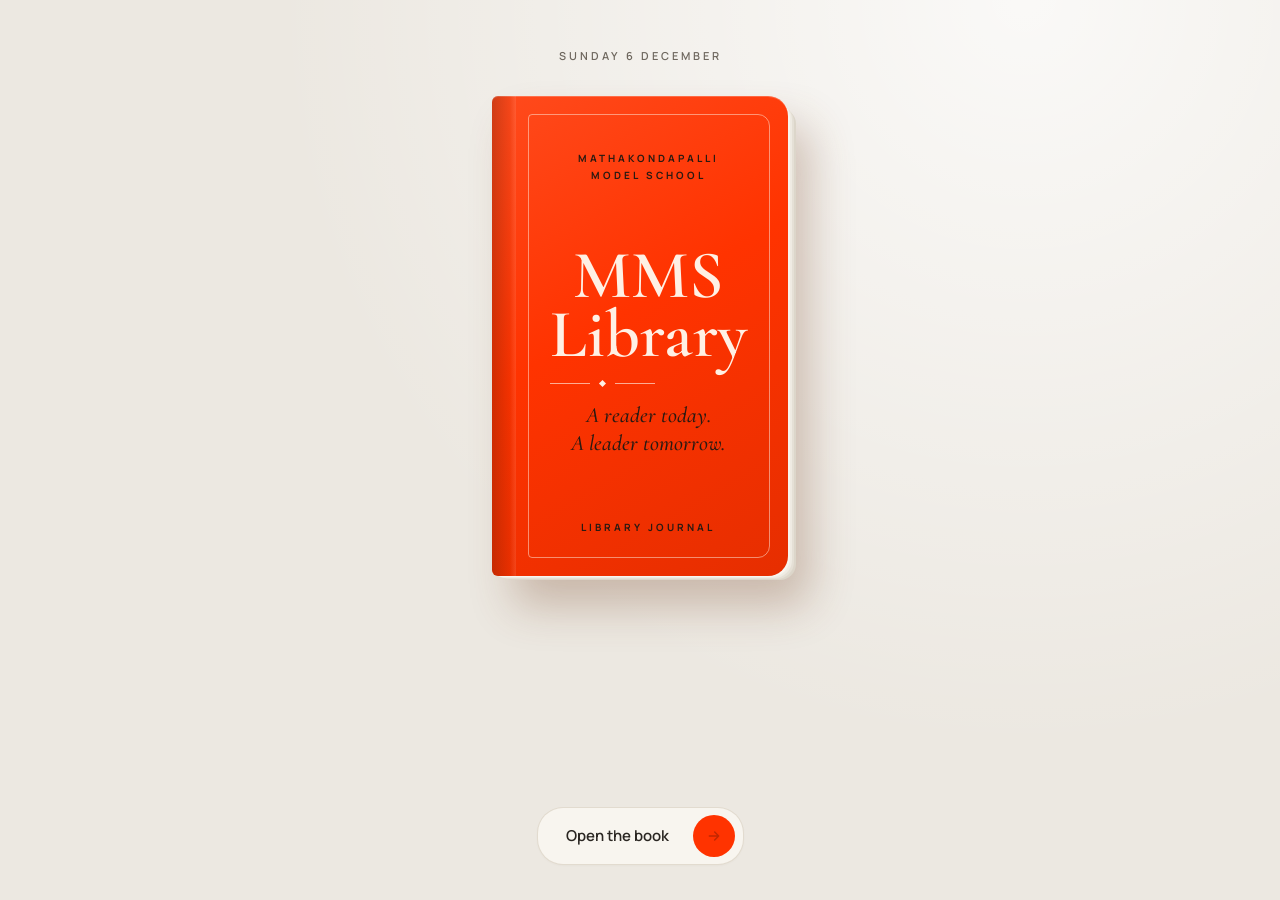
==== commit 488c9942: "Calmer cards and menu (option A); keep the orange card as it was Flat surfaces with a fine border an" ====
--- a/APPS_SCRIPT_INDEX_SYNC.html
+++ b/APPS_SCRIPT_INDEX_SYNC.html
@@ -31,7 +31,6 @@
   --orange-ink:#C22700;
   --on-orange:#2A1A12;
   --cream:#FFF0E4;
-  --hero:#F3E4D6; --hero-bar:#D9A07F;
 
   --present:#CDE8C4; --present-ink:#1F3A1C;
   --absent:#F7CFC9;  --absent-ink:#4A1E18;
@@ -42,10 +41,12 @@
   --score-5:#C4E2E4; --score-5-ink:#16363A;
   --tint-1:#EED8D4; --tint-2:#D9E2EA; --tint-3:#DCE5D5; --tint-4:#F0E4C8; --tint-5:#E0DAEA;
 
-  --raise:6px 6px 14px rgba(170,158,140,.38),-6px -6px 14px rgba(255,255,255,.9);
-  --raise-sm:3px 3px 8px rgba(170,158,140,.38),-3px -3px 8px rgba(255,255,255,.9);
-  --inset:inset 3px 3px 7px rgba(170,158,140,.38),inset -3px -3px 7px rgba(255,255,255,.9);
-  --inset-sm:inset 2px 2px 5px rgba(170,158,140,.38),inset -2px -2px 5px rgba(255,255,255,.9);
+  /* flat surfaces: a fine border (drawn as a 1px ring) and a faint shadow */
+  --edge:#E2DBCF;
+  --raise:0 0 0 1px var(--edge),0 1px 3px rgba(60,45,30,.06);
+  --raise-sm:0 0 0 1px var(--edge),0 1px 2px rgba(60,45,30,.05);
+  --inset:inset 0 0 0 1px var(--edge);
+  --inset-sm:inset 0 0 0 1px var(--edge);
   --orange-lift:3px 5px 12px rgba(150,70,40,.28);
 
   --font-display:'Cormorant Garamond',Georgia,serif;
@@ -99,12 +100,7 @@
   color:var(--muted);font-size:11px;font-weight:600;
 }
 #tabbar .tab svg{width:20px;height:20px;stroke-width:1.8}
-#tabbar .tab.active{color:var(--ink);font-weight:700}
-#tabbar .tab.active svg{color:var(--orange-ink)}
-#tabbar .tab.active::before{
-  content:"";position:absolute;top:0;width:12px;height:14px;background:var(--orange);
-  clip-path:polygon(0 0,100% 0,100% 100%,50% 75%,0 100%);
-}
+#tabbar .tab.active{color:var(--orange-ink);font-weight:700}
 
 /* ---------------- page header ---------------- */
 .page-head{display:flex;flex-direction:column;gap:4px}
@@ -120,21 +116,21 @@
 .link-back:hover{color:var(--orange-ink)}
 .section-title{font-family:var(--font-display);font-style:italic;font-size:20px;font-weight:500}
 
-/* ---------------- soft hero (folder-tab shape) ---------------- */
-.hero-tab{margin-left:-8px;display:flex;flex-direction:column;filter:drop-shadow(4px 6px 10px rgba(150,120,95,.16))}
+/* ---------------- orange hero (folder-tab shape) ---------------- */
+.hero-tab{margin-left:-8px;display:flex;flex-direction:column;filter:drop-shadow(6px 10px 14px rgba(140,75,45,.22))}
 .hero-tab-top{display:flex;align-items:flex-end}
-.hero-tab-top span{min-width:178px;height:38px;padding:0 22px;display:flex;align-items:center;background:var(--hero);border-radius:26px 12px 0 0;
-  font-size:10px;font-weight:700;letter-spacing:2px;color:var(--orange-ink);text-transform:uppercase;white-space:nowrap}
-.hero-tab-top i{width:26px;height:26px;background:radial-gradient(circle at 100% 0,transparent 25.5px,var(--hero) 26px)}
-.hero-tab-body{background:var(--hero);border-radius:0 26px 26px 26px;padding:2px 18px 18px 22px;display:flex;justify-content:space-between;align-items:flex-end;gap:12px;flex-wrap:wrap;color:var(--on-orange)}
+.hero-tab-top span{min-width:178px;height:38px;padding:0 22px;display:flex;align-items:center;background:var(--orange);border-radius:26px 12px 0 0;
+  font-size:10px;font-weight:700;letter-spacing:2px;color:var(--on-orange);text-transform:uppercase;white-space:nowrap}
+.hero-tab-top i{width:26px;height:26px;background:radial-gradient(circle at 100% 0,transparent 25.5px,var(--orange) 26px)}
+.hero-tab-body{background:var(--orange);border-radius:0 26px 26px 26px;padding:2px 18px 18px 22px;display:flex;justify-content:space-between;align-items:flex-end;gap:12px;flex-wrap:wrap;color:var(--on-orange)}
 .hero-tab.with-float .hero-tab-body{padding-bottom:44px}
-.big-num{display:flex;align-items:baseline;gap:10px;font-family:var(--font-display);color:var(--ink)}
+.big-num{display:flex;align-items:baseline;gap:10px;font-family:var(--font-display);color:var(--cream)}
 .big-num strong{font-size:72px;font-weight:600;line-height:.95}
 .big-num span{font-size:26px;font-weight:500}
-.hero-name{font-family:var(--font-display);font-size:36px;font-weight:600;color:var(--ink);line-height:1}
+.hero-name{font-family:var(--font-display);font-size:36px;font-weight:600;color:var(--cream);line-height:1}
 .hero-stack{display:flex;flex-direction:column;gap:10px}
 .hero-side{display:flex;flex-direction:column;align-items:center}
-.hero-side strong{font-family:var(--font-display);font-size:52px;font-weight:600;color:var(--ink);line-height:.95}
+.hero-side strong{font-family:var(--font-display);font-size:52px;font-weight:600;color:var(--cream);line-height:.95}
 .hero-side span{font-size:10px;font-weight:700;letter-spacing:1.5px}
 .float-action{display:flex;justify-content:flex-end;margin-top:-58px;position:relative}
 
@@ -152,6 +148,8 @@
 .stat-strip>div+div{border-left:1px solid #E6E0D5}
 .stat-strip strong,.stat-grid strong{font-family:var(--font-display);font-size:30px;font-weight:600;line-height:1}
 .stat-strip span{font-size:11px;font-weight:500;color:var(--muted)}
+.stat-strip .stat-icon{width:26px;height:26px;margin-bottom:6px;border-radius:13px;background:var(--paper-in);color:var(--orange-ink);display:flex;align-items:center;justify-content:center}
+.stat-strip .stat-icon svg{width:15px;height:15px}
 .stat-grid{display:grid;grid-template-columns:repeat(2,minmax(0,1fr));border-radius:20px;background:var(--paper);box-shadow:var(--raise)}
 .stat-grid>div{padding:14px 16px;display:flex;flex-direction:column;gap:2px;border-bottom:1px solid var(--line)}
 .stat-grid>div:nth-child(odd){border-right:1px solid var(--line)}
@@ -259,8 +257,8 @@
 .bars{display:flex;justify-content:space-between;align-items:flex-end;gap:6px;width:100%;min-width:0;min-height:150px;padding-top:8px;overflow-x:auto;scrollbar-width:none}
 .bars::-webkit-scrollbar{display:none}
 .bar{flex:1 0 30px;min-width:30px;max-width:44px;display:flex;flex-direction:column;align-items:center;gap:6px}
-.bar b{font-family:var(--font-display);font-size:15px;font-weight:600;color:var(--ink)}
-.bar i{width:18px;border-radius:11px;background:var(--hero-bar);box-shadow:inset 0 -2px 0 rgba(0,0,0,.06)}
+.bar b{font-family:var(--font-display);font-size:15px;font-weight:600;color:var(--cream)}
+.bar i{width:18px;border-radius:11px;background:var(--cream);box-shadow:inset 0 -2px 0 rgba(0,0,0,.06)}
 .bar span{font-size:10px;font-weight:700;color:var(--on-orange);max-width:100%;overflow:hidden;text-overflow:ellipsis;white-space:nowrap}
 
 /* ---------------- cover ---------------- */
@@ -866,6 +864,7 @@
     chart: '<path d="M4 19V9M12 19V5M20 19v-7"/><path d="M3 19h18"/>',
     check: '<path d="M9 12l2 2 4-4"/><rect x="3" y="4" width="18" height="17" rx="3"/>',
     activity: '<path d="M3 12h4l2-5 4 10 2-5h6"/><circle cx="5" cy="12" r="1"/><circle cx="19" cy="12" r="1"/>',
+    clock: '<circle cx="12" cy="12" r="8.5"/><path d="M12 7.5V12l3 2"/>',
     sun: '<circle cx="12" cy="12" r="4"/><path d="M12 2v2M12 20v2M4.93 4.93l1.41 1.41M17.66 17.66l1.41 1.41M2 12h2M20 12h2M4.93 19.07l1.41-1.41M17.66 6.34l1.41-1.41"/>',
     arrow: '<path d="M5 12h13M13 7l5 5-5 5"/>',
     play: '<path d="M7 4l13 8-13 8z"/>',
@@ -937,9 +936,9 @@
       </div>`, 'with-float')}
     <div class="float-action"><button class="btn soft small" onclick="navigate('attendance')">Mark attendance <span class="knob">${iconSvg('play')}</span></button></div>
     <div class="stat-strip">
-      <div><strong>${d.timetable.length}</strong><span>Sessions today</span></div>
-      <div><strong>${totalMarked}</strong><span>Marked today</span></div>
-      <div><strong>${esc(d.cycle || '—')}</strong><span>Reading week</span></div>
+      <div><i class="stat-icon">${iconSvg('clock')}</i><strong>${d.timetable.length}</strong><span>Sessions today</span></div>
+      <div><i class="stat-icon">${iconSvg('check')}</i><strong>${totalMarked}</strong><span>Marked today</span></div>
+      <div><i class="stat-icon">${iconSvg('book')}</i><strong>${esc(d.cycle || '—')}</strong><span>Reading week</span></div>
     </div>
     <div class="section-title">Today's sessions</div>
     <div class="ledger">${sessions || '<div class="empty">No library sessions today.</div>'}</div>
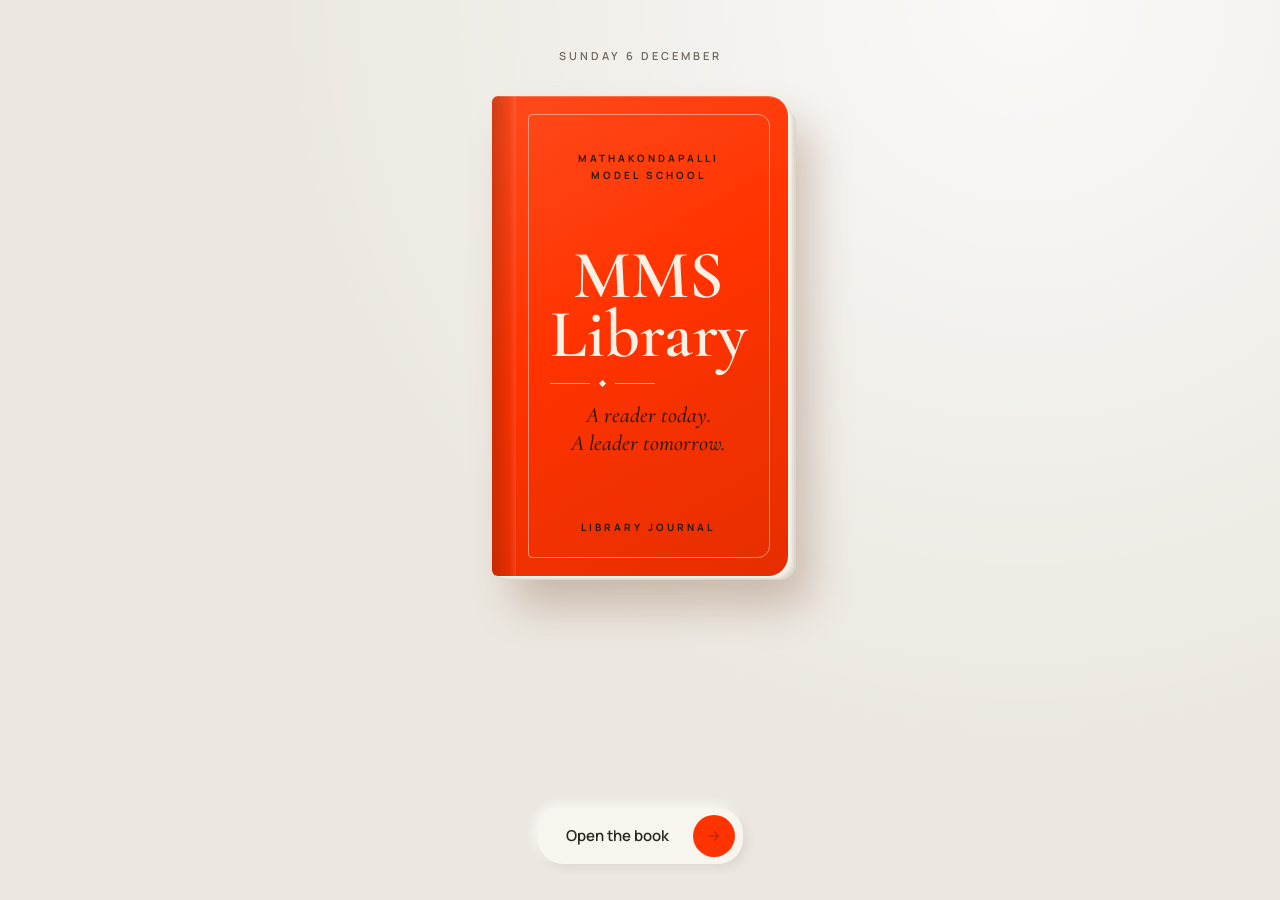
==== commit fb8678d8: "Soft neumorphic cards with light shadows; drop the book-page look Keeps the bookmark ribbon, chapter" ====
--- a/APPS_SCRIPT_INDEX_SYNC.html
+++ b/APPS_SCRIPT_INDEX_SYNC.html
@@ -41,12 +41,11 @@
   --score-5:#C4E2E4; --score-5-ink:#16363A;
   --tint-1:#EED8D4; --tint-2:#D9E2EA; --tint-3:#DCE5D5; --tint-4:#F0E4C8; --tint-5:#E0DAEA;
 
-  /* flat surfaces: a fine border (drawn as a 1px ring) and a faint shadow */
-  --edge:#E2DBCF;
-  --raise:0 0 0 1px var(--edge),0 1px 3px rgba(60,45,30,.06);
-  --raise-sm:0 0 0 1px var(--edge),0 1px 2px rgba(60,45,30,.05);
-  --inset:inset 0 0 0 1px var(--edge);
-  --inset-sm:inset 0 0 0 1px var(--edge);
+  /* soft neumorphic surfaces: light shadows only */
+  --raise:4px 4px 10px rgba(170,158,140,.22),-4px -4px 10px rgba(255,255,255,.7);
+  --raise-sm:2px 2px 6px rgba(170,158,140,.2),-2px -2px 6px rgba(255,255,255,.7);
+  --inset:inset 2px 2px 5px rgba(170,158,140,.22),inset -2px -2px 5px rgba(255,255,255,.7);
+  --inset-sm:inset 1.5px 1.5px 4px rgba(170,158,140,.22),inset -1.5px -1.5px 4px rgba(255,255,255,.7);
   --orange-lift:3px 5px 12px rgba(150,70,40,.28);
 
   --font-display:'Cormorant Garamond',Georgia,serif;
@@ -71,24 +70,16 @@
 #app{padding:16px 16px 104px}
 #main{max-width:920px;margin:0 auto}
 
-/* The page of the book. Spine shadow and a fine hairline sit on the left,
-   stacked page edges on the right, and an orange ribbon marks the page. */
+/* Plain page area. An orange bookmark ribbon hangs at the top right. */
 #content{
   position:relative;min-height:calc(100vh - 136px);
-  padding:34px 22px 18px 40px;display:flex;flex-direction:column;gap:18px;
-  border-radius:6px 24px 24px 6px;
-  background:
-    linear-gradient(90deg,rgba(120,105,85,.18),rgba(120,105,85,.05) 20px,transparent 20px),
-    linear-gradient(90deg,transparent 26px,rgba(120,105,85,.12) 26px,rgba(120,105,85,.12) 27px,transparent 27px),
-    var(--paper);
-  box-shadow:3px 2px 0 -1px #F2EEE6,6px 4px 0 -2px #EAE5DB,9px 6px 0 -3px #E1DBCF,
-    14px 16px 30px rgba(150,138,120,.32),-8px -8px 20px rgba(255,255,255,.85);
+  padding:30px 4px 18px;display:flex;flex-direction:column;gap:18px;
 }
 #content::after{
-  content:"";position:absolute;top:-4px;right:36px;width:14px;height:30px;background:var(--orange);
+  content:"";position:absolute;top:-16px;right:20px;width:14px;height:34px;background:var(--orange);
   clip-path:polygon(0 0,100% 0,100% 100%,50% 78%,0 100%);
 }
-@media(min-width:720px){#content{padding:44px 40px 22px 60px}}
+@media(min-width:720px){#content{padding:36px 16px 22px}}
 
 /* ---------------- bottom navigation ---------------- */
 #tabbar{
@@ -100,7 +91,12 @@
   color:var(--muted);font-size:11px;font-weight:600;
 }
 #tabbar .tab svg{width:20px;height:20px;stroke-width:1.8}
-#tabbar .tab.active{color:var(--orange-ink);font-weight:700}
+#tabbar .tab.active{color:var(--ink);font-weight:700}
+#tabbar .tab.active svg{color:var(--orange-ink)}
+#tabbar .tab.active::before{
+  content:"";position:absolute;top:0;width:12px;height:14px;background:var(--orange);
+  clip-path:polygon(0 0,100% 0,100% 100%,50% 75%,0 100%);
+}
 
 /* ---------------- page header ---------------- */
 .page-head{display:flex;flex-direction:column;gap:4px}
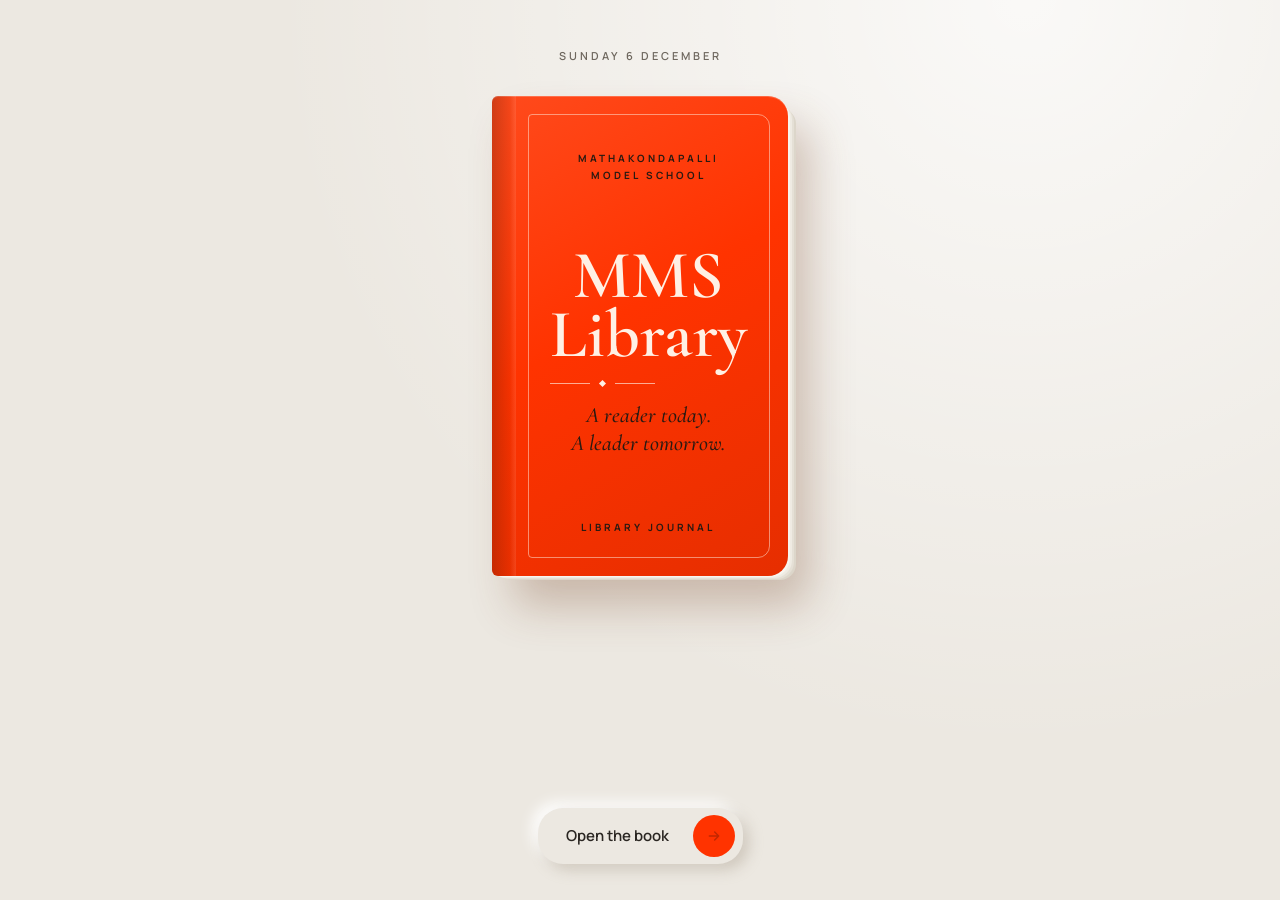
==== commit ed982c28: "Fully neumorphic surfaces around the orange card Cards and buttons share the page colour with full r" ====
--- a/APPS_SCRIPT_INDEX_SYNC.html
+++ b/APPS_SCRIPT_INDEX_SYNC.html
@@ -22,8 +22,9 @@
 
 :root{
   --bg:#ECE8E1;
-  --paper:#F8F5EF;
-  --paper-in:#F1EDE5;
+  /* neumorphic: cards share the page colour and are shaped by light and shadow */
+  --paper:#ECE8E1;
+  --paper-in:#ECE8E1;
   --ink:#2A2622;
   --muted:#6E675E;
   --line:#ECE6DB;
@@ -41,11 +42,10 @@
   --score-5:#C4E2E4; --score-5-ink:#16363A;
   --tint-1:#EED8D4; --tint-2:#D9E2EA; --tint-3:#DCE5D5; --tint-4:#F0E4C8; --tint-5:#E0DAEA;
 
-  /* soft neumorphic surfaces: light shadows only */
-  --raise:4px 4px 10px rgba(170,158,140,.22),-4px -4px 10px rgba(255,255,255,.7);
-  --raise-sm:2px 2px 6px rgba(170,158,140,.2),-2px -2px 6px rgba(255,255,255,.7);
-  --inset:inset 2px 2px 5px rgba(170,158,140,.22),inset -2px -2px 5px rgba(255,255,255,.7);
-  --inset-sm:inset 1.5px 1.5px 4px rgba(170,158,140,.22),inset -1.5px -1.5px 4px rgba(255,255,255,.7);
+  --raise:6px 6px 14px rgba(170,158,140,.42),-6px -6px 14px rgba(255,255,255,.95);
+  --raise-sm:3px 3px 8px rgba(170,158,140,.42),-3px -3px 8px rgba(255,255,255,.95);
+  --inset:inset 3px 3px 7px rgba(170,158,140,.42),inset -3px -3px 7px rgba(255,255,255,.95);
+  --inset-sm:inset 2px 2px 5px rgba(170,158,140,.42),inset -2px -2px 5px rgba(255,255,255,.95);
   --orange-lift:3px 5px 12px rgba(150,70,40,.28);
 
   --font-display:'Cormorant Garamond',Georgia,serif;
@@ -91,12 +91,8 @@
   color:var(--muted);font-size:11px;font-weight:600;
 }
 #tabbar .tab svg{width:20px;height:20px;stroke-width:1.8}
-#tabbar .tab.active{color:var(--ink);font-weight:700}
+#tabbar .tab.active{color:var(--ink);font-weight:700;margin:7px 0;border-radius:16px;box-shadow:var(--inset-sm)}
 #tabbar .tab.active svg{color:var(--orange-ink)}
-#tabbar .tab.active::before{
-  content:"";position:absolute;top:0;width:12px;height:14px;background:var(--orange);
-  clip-path:polygon(0 0,100% 0,100% 100%,50% 75%,0 100%);
-}
 
 /* ---------------- page header ---------------- */
 .page-head{display:flex;flex-direction:column;gap:4px}
@@ -144,7 +140,7 @@
 .stat-strip>div+div{border-left:1px solid #E6E0D5}
 .stat-strip strong,.stat-grid strong{font-family:var(--font-display);font-size:30px;font-weight:600;line-height:1}
 .stat-strip span{font-size:11px;font-weight:500;color:var(--muted)}
-.stat-strip .stat-icon{width:26px;height:26px;margin-bottom:6px;border-radius:13px;background:var(--paper-in);color:var(--orange-ink);display:flex;align-items:center;justify-content:center}
+.stat-strip .stat-icon{width:26px;height:26px;margin-bottom:6px;border-radius:13px;background:var(--paper-in);box-shadow:var(--inset-sm);color:var(--orange-ink);display:flex;align-items:center;justify-content:center}
 .stat-strip .stat-icon svg{width:15px;height:15px}
 .stat-grid{display:grid;grid-template-columns:repeat(2,minmax(0,1fr));border-radius:20px;background:var(--paper);box-shadow:var(--raise)}
 .stat-grid>div{padding:14px 16px;display:flex;flex-direction:column;gap:2px;border-bottom:1px solid var(--line)}
@@ -162,7 +158,7 @@
   font-family:var(--font-display);font-size:17px;font-weight:600;background:var(--tint-1)}
 .avatar.large{width:64px;height:64px;border-radius:32px;font-size:26px}
 .t1{background:var(--tint-1)}.t2{background:var(--tint-2)}.t3{background:var(--tint-3)}.t4{background:var(--tint-4)}.t5{background:var(--tint-5)}
-.time-block{width:58px;height:46px;flex:none;border-radius:12px;display:flex;flex-direction:column;align-items:center;justify-content:center}
+.time-block{width:58px;height:46px;flex:none;border-radius:12px;box-shadow:var(--inset-sm);display:flex;flex-direction:column;align-items:center;justify-content:center}
 .time-block strong{font-size:13px;font-weight:700}
 .time-block span{font-size:10px;font-weight:500}
 .chip{display:inline-flex;align-items:center;height:26px;padding:0 12px;border-radius:13px;font-size:11px;font-weight:600;white-space:nowrap;background:var(--paper-in);color:var(--ink)}
